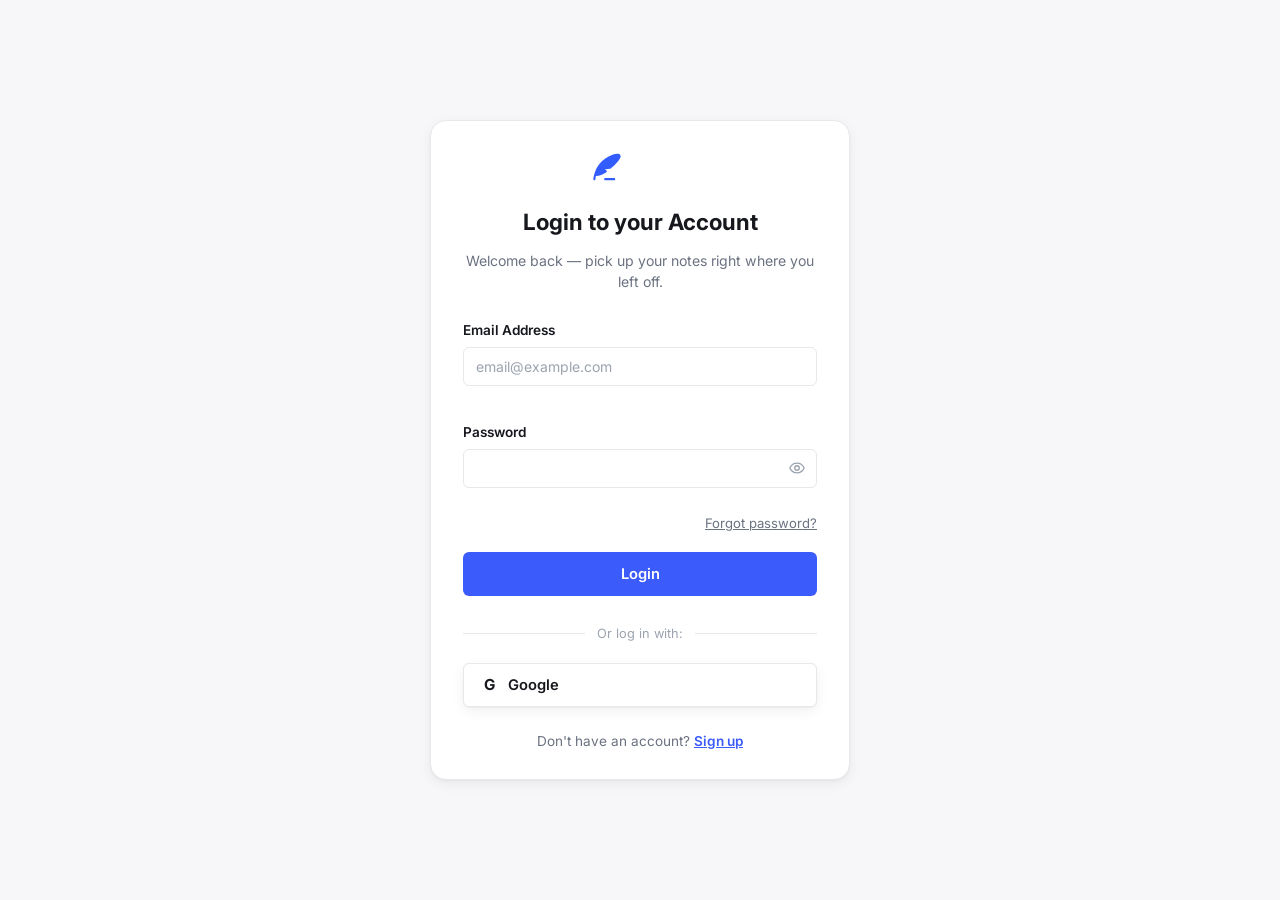
==== index.html @ e533741c "feat: adding Bullet and numbered lists" ====
<!DOCTYPE html>
<html lang="en">
<head>
<meta charset="UTF-8" />
<meta name="viewport" content="width=device-width, initial-scale=1.0" />
<title>Notes</title>
<meta name="description" content="Capture, tag, and find your notes fast." />
<meta name="theme-color" content="#3B5BFB" />

<script>
  // Runs synchronously, before anything paints, so an unauthenticated visitor
  // never sees a flash of the notes UI. Duplicates storage.js's session key
  // rather than importing it because this can't wait for a module to load.
  if (!localStorage.getItem('marginalia:session')) {
    window.location.replace('login.html');
  }
</script>

<link rel="preconnect" href="https://fonts.googleapis.com">
<link rel="preconnect" href="https://fonts.gstatic.com" crossorigin>
<link href="https://fonts.googleapis.com/css2?family=Inter:wght@400;500;600;700&family=JetBrains+Mono:wght@400;500;700&display=swap" rel="stylesheet">

<link rel="stylesheet" href="styles.css" />
</head>
<body>
<a class="skip-link" href="#note-form">Skip to note editor</a>

<!-- Icon sprite (inline, no external requests) -->
<svg xmlns="http://www.w3.org/2000/svg" style="display:none">
  <symbol id="icon-home" viewBox="0 0 24 24" fill="none" stroke="currentColor" stroke-width="1.8" stroke-linecap="round" stroke-linejoin="round">
    <path d="M4 10.5 12 4l8 6.5" /><path d="M6 9.5V19a1 1 0 0 0 1 1h10a1 1 0 0 0 1-1V9.5" /><path d="M10 20v-5a1 1 0 0 1 1-1h2a1 1 0 0 1 1 1v5" />
  </symbol>
  <symbol id="icon-archive" viewBox="0 0 24 24" fill="none" stroke="currentColor" stroke-width="1.8" stroke-linecap="round" stroke-linejoin="round">
    <rect x="4" y="4.5" width="16" height="15" rx="2.5" /><path d="M12 9v6" /><path d="m9 12 3 3 3-3" />
  </symbol>
  <symbol id="icon-tag" viewBox="0 0 24 24" fill="none" stroke="currentColor" stroke-width="1.8" stroke-linecap="round" stroke-linejoin="round">
    <path d="M11.5 3.5H6A2.5 2.5 0 0 0 3.5 6v5.5a1 1 0 0 0 .3.7l8 8a1 1 0 0 0 1.4 0l7.6-7.6a1 1 0 0 0 0-1.4l-8-8a1 1 0 0 0-.7-.3Z" />
    <circle cx="8" cy="8" r="1.4" fill="currentColor" stroke="none" />
  </symbol>
  <symbol id="icon-search" viewBox="0 0 24 24" fill="none" stroke="currentColor" stroke-width="1.8" stroke-linecap="round" stroke-linejoin="round">
    <circle cx="10.5" cy="10.5" r="6.5" /><path d="m20 20-4.3-4.3" />
  </symbol>
  <symbol id="icon-settings" viewBox="0 0 24 24" fill="none" stroke="currentColor" stroke-width="1.6" stroke-linecap="round" stroke-linejoin="round">
    <path d="M12 3 14.91 4.98 18.36 5.64 19.02 9.09 21 12 19.02 14.91 18.36 18.36 14.91 19.02 12 21 9.09 19.02 5.64 18.36 4.98 14.91 3 12 4.98 9.09 5.64 5.64 9.09 4.98Z" />
    <circle cx="12" cy="12" r="3" />
  </symbol>
  <symbol id="icon-clock" viewBox="0 0 24 24" fill="none" stroke="currentColor" stroke-width="1.8" stroke-linecap="round" stroke-linejoin="round">
    <circle cx="12" cy="12" r="8.5" /><path d="M12 7.5V12l3 2" />
  </symbol>
  <symbol id="icon-chevron-right" viewBox="0 0 24 24" fill="none" stroke="currentColor" stroke-width="1.8" stroke-linecap="round" stroke-linejoin="round">
    <path d="m9 6 6 6-6 6" />
  </symbol>
  <symbol id="icon-trash" viewBox="0 0 24 24" fill="none" stroke="currentColor" stroke-width="1.8" stroke-linecap="round" stroke-linejoin="round">
    <path d="M4 7h16" /><path d="M9.5 7V5a1.5 1.5 0 0 1 1.5-1.5h2A1.5 1.5 0 0 1 14.5 5v2" />
    <path d="M6.5 7 7.3 19a2 2 0 0 0 2 1.9h5.4a2 2 0 0 0 2-1.9L17.5 7" /><path d="M10.3 11v6" /><path d="M13.7 11v6" />
  </symbol>
  <symbol id="icon-close" viewBox="0 0 24 24" fill="none" stroke="currentColor" stroke-width="1.8" stroke-linecap="round" stroke-linejoin="round">
    <path d="M6 6l12 12M18 6 6 18" />
  </symbol>
  <symbol id="icon-pin" viewBox="0 0 24 24" fill="none" stroke="currentColor" stroke-width="1.8" stroke-linecap="round" stroke-linejoin="round">
    <path d="M12 21s-6.5-5.6-6.5-11A6.5 6.5 0 0 1 18.5 10c0 5.4-6.5 11-6.5 11Z" /><circle cx="12" cy="10" r="2.2" />
  </symbol>
  <symbol id="icon-sun" viewBox="0 0 24 24" fill="none" stroke="currentColor" stroke-width="1.8" stroke-linecap="round" stroke-linejoin="round">
    <circle cx="12" cy="12" r="4.2" />
    <path d="M12 2.8v2.4M12 18.8v2.4M21.2 12h-2.4M5.2 12H2.8M18.1 5.9l-1.7 1.7M7.6 16.4l-1.7 1.7M18.1 18.1l-1.7-1.7M7.6 7.6 5.9 5.9" />
  </symbol>
  <symbol id="icon-moon" viewBox="0 0 24 24" fill="none" stroke="currentColor" stroke-width="1.8" stroke-linecap="round" stroke-linejoin="round">
    <path d="M20 14.2A8.2 8.2 0 1 1 9.8 4a6.6 6.6 0 0 0 10.2 10.2Z" />
  </symbol>
  <symbol id="icon-lock" viewBox="0 0 24 24" fill="none" stroke="currentColor" stroke-width="1.8" stroke-linecap="round" stroke-linejoin="round">
    <rect x="5" y="11" width="14" height="9" rx="2" /><path d="M8 11V7.5a4 4 0 0 1 8 0V11" />
  </symbol>
  <symbol id="icon-logout" viewBox="0 0 24 24" fill="none" stroke="currentColor" stroke-width="1.8" stroke-linecap="round" stroke-linejoin="round">
    <path d="M9 4H6a2 2 0 0 0-2 2v12a2 2 0 0 0 2 2h3" /><path d="M16 16l4-4-4-4" /><path d="M20 12H9" />
  </symbol>
  <symbol id="icon-check" viewBox="0 0 24 24" fill="none" stroke="currentColor" stroke-width="2" stroke-linecap="round" stroke-linejoin="round">
    <path d="M5 12.5 9.5 17 19 6.5" />
  </symbol>
  <symbol id="icon-info-circle" viewBox="0 0 24 24" fill="none" stroke="currentColor" stroke-width="1.6" stroke-linecap="round" stroke-linejoin="round">
    <circle cx="12" cy="12" r="9" /><path d="M12 11v5.5" /><circle cx="12" cy="8" r="0.9" fill="currentColor" stroke="none" />
  </symbol>
  <symbol id="icon-chevron-left" viewBox="0 0 24 24" fill="none" stroke="currentColor" stroke-width="1.8" stroke-linecap="round" stroke-linejoin="round">
    <path d="m15 6-6 6 6 6" />
  </symbol>
  <symbol id="icon-plus" viewBox="0 0 24 24" fill="none" stroke="currentColor" stroke-width="2" stroke-linecap="round" stroke-linejoin="round">
    <path d="M12 5v14M5 12h14" />
  </symbol>
  <symbol id="icon-download" viewBox="0 0 24 24" fill="none" stroke="currentColor" stroke-width="1.8" stroke-linecap="round" stroke-linejoin="round">
    <path d="M12 3.5v11" /><path d="m7.5 10.5 4.5 4.5 4.5-4.5" /><path d="M4.5 18.5v1a2 2 0 0 0 2 2h11a2 2 0 0 0 2-2v-1" />
  </symbol>
  <symbol id="icon-upload" viewBox="0 0 24 24" fill="none" stroke="currentColor" stroke-width="1.8" stroke-linecap="round" stroke-linejoin="round">
    <path d="M12 14.5v-11" /><path d="m7.5 7 4.5-4.5L16.5 7" /><path d="M4.5 18.5v1a2 2 0 0 0 2 2h11a2 2 0 0 0 2-2v-1" />
  </symbol>
  <symbol id="icon-folder" viewBox="0 0 24 24" fill="none" stroke="currentColor" stroke-width="1.8" stroke-linecap="round" stroke-linejoin="round">
    <path d="M4 6.5A1.5 1.5 0 0 1 5.5 5h3.879a1.5 1.5 0 0 1 1.06.44L11.5 6.5H18.5A1.5 1.5 0 0 1 20 8v9.5A1.5 1.5 0 0 1 18.5 19h-13A1.5 1.5 0 0 1 4 17.5v-11Z" />
  </symbol>
  <symbol id="icon-list-bullet" viewBox="0 0 24 24" fill="none" stroke="currentColor" stroke-width="1.8" stroke-linecap="round" stroke-linejoin="round">
    <circle cx="4.5" cy="6" r="1" fill="currentColor" stroke="none" /><path d="M9 6h11" />
    <circle cx="4.5" cy="12" r="1" fill="currentColor" stroke="none" /><path d="M9 12h11" />
    <circle cx="4.5" cy="18" r="1" fill="currentColor" stroke="none" /><path d="M9 18h11" />
  </symbol>
  <symbol id="icon-list-numbered" viewBox="0 0 24 24" fill="none" stroke="currentColor" stroke-width="1.8" stroke-linecap="round" stroke-linejoin="round">
    <path d="M9 6h11" /><path d="M9 12h11" /><path d="M9 18h11" />
    <text x="1.5" y="8" font-size="6" fill="currentColor" stroke="none" font-family="sans-serif">1</text>
    <text x="1.5" y="14" font-size="6" fill="currentColor" stroke="none" font-family="sans-serif">2</text>
    <text x="1.5" y="20" font-size="6" fill="currentColor" stroke="none" font-family="sans-serif">3</text>
  </symbol>
</svg>

<div class="app" id="app">

  <aside id="sidebar" class="sidebar scroll-clean">
    <div class="brand">
      <svg class="brand-logo" width="95" height="28" viewBox="0 0 95 28" fill="none" xmlns="http://www.w3.org/2000/svg" role="img" aria-label="Notes">
        <g clip-path="url(#clip0_2359_17916)">
          <g clip-path="url(#clip1_2359_17916)">
            <path fill-rule="evenodd" clip-rule="evenodd" d="M27.3995 2.15804C26.3677 0.192436 22.9741 0.809836 20.0411 1.59524C7.29129 6.29364 2.78049 15.8417 1.19569 21.5299C1.11729 21.6727 1.06969 21.8365 1.06549 22.0115C0.438289 24.4251 0.352889 26.0337 0.351489 26.0869C0.327689 26.6651 0.777089 27.1537 1.35529 27.1775C1.37069 27.1789 1.38609 27.1789 1.40149 27.1789C1.96009 27.1789 2.42489 26.7379 2.45009 26.1737C2.45709 26.0029 2.52149 24.8283 2.91769 23.0727C6.42889 22.9243 9.96389 21.6167 13.4359 19.1751C13.7075 18.9847 13.8727 18.6767 13.8825 18.3463C13.8923 18.0145 13.7439 17.6981 13.4849 17.4937L11.8833 16.2253L17.1389 15.7101C17.3531 15.6891 17.5547 15.6037 17.7185 15.4637C17.8319 15.3685 20.5073 13.0781 23.0525 10.4082C26.9235 6.34824 28.2633 3.80444 27.3995 2.15804Z" fill="#335CFF" />
            <path fill-rule="evenodd" clip-rule="evenodd" d="M21.1783 25.0798H12.2043C11.6247 25.0798 11.1543 25.5502 11.1543 26.1298C11.1543 26.7094 11.6247 27.1798 12.2043 27.1798H21.1783C21.7579 27.1798 22.2283 26.7094 22.2283 26.1298C22.2283 25.5502 21.7579 25.0798 21.1783 25.0798Z" fill="#335CFF" />
          </g>
          <path d="M43.336 23.615C42.7687 23.615 42.3623 23.4923 42.117 23.247C41.8717 22.9863 41.749 22.5033 41.749 21.798C41.749 21.3227 41.795 20.7477 41.887 20.073C41.979 19.3983 42.14 18.3787 42.37 17.014C42.4007 16.83 42.5233 16.0863 42.738 14.783C42.9527 13.4643 43.1443 12.0843 43.313 10.643C43.4663 9.41633 43.543 8.49633 43.543 7.883C43.543 7.193 43.29 6.848 42.784 6.848C42.4007 6.848 41.9177 7.055 41.335 7.469C40.7677 7.86767 40.1543 8.51167 39.495 9.401C39.2803 9.69233 39.0427 9.838 38.782 9.838C38.5673 9.838 38.3757 9.73833 38.207 9.539C38.0537 9.32433 37.977 9.08667 37.977 8.826C37.977 8.56533 38.023 8.32 38.115 8.09C38.207 7.84467 38.3757 7.55333 38.621 7.216C39.3723 6.18867 40.208 5.399 41.128 4.847C42.048 4.27967 43.014 3.996 44.026 3.996C44.8693 3.996 45.498 4.25667 45.912 4.778C46.3413 5.29933 46.556 6.05833 46.556 7.055C46.556 7.94433 46.4333 9.23233 46.188 10.919C46.9547 8.64967 47.9283 6.93233 49.109 5.767C50.2897 4.58633 51.6773 3.996 53.272 3.996C54.5293 3.996 55.4723 4.35633 56.101 5.077C56.745 5.78233 57.067 6.733 57.067 7.929C57.067 8.60367 56.9673 9.424 56.768 10.39L55.365 16.968C55.2117 17.7347 55.135 18.394 55.135 18.946C55.135 19.59 55.2807 20.073 55.572 20.395C55.8787 20.717 56.3003 20.878 56.837 20.878C57.343 20.878 57.8337 20.7093 58.309 20.372C58.7997 20.0347 59.3747 19.475 60.034 18.693C60.218 18.4783 60.425 18.371 60.655 18.371C60.8543 18.371 61.0077 18.463 61.115 18.647C61.2377 18.831 61.299 19.084 61.299 19.406C61.299 20.004 61.1533 20.4793 60.862 20.832C60.0647 21.798 59.275 22.5033 58.493 22.948C57.711 23.3927 56.8907 23.615 56.032 23.615C54.7287 23.615 53.709 23.2317 52.973 22.465C52.237 21.683 51.869 20.6403 51.869 19.337C51.869 18.831 51.9073 18.279 51.984 17.681C52.076 17.083 52.2217 16.324 52.421 15.404L53.341 11.195C53.3717 11.057 53.4253 10.8117 53.502 10.459C53.5787 10.1063 53.64 9.77667 53.686 9.47C53.732 9.148 53.755 8.83367 53.755 8.527C53.755 8.03633 53.617 7.64533 53.341 7.354C53.065 7.06267 52.674 6.917 52.168 6.917C51.248 6.917 50.328 7.40767 49.408 8.389C48.488 9.37033 47.637 10.9573 46.855 13.15C46.073 15.3273 45.4597 18.118 45.015 21.522C44.9077 22.304 44.7467 22.8483 44.532 23.155C44.3327 23.4617 43.934 23.615 43.336 23.615ZM70.7012 16.439C70.9005 16.439 71.0538 16.5387 71.1611 16.738C71.2685 16.9373 71.3222 17.1903 71.3222 17.497C71.3222 18.233 71.0998 18.67 70.6552 18.808C69.7352 19.13 68.7231 19.314 67.6191 19.36C67.3278 20.648 66.7528 21.683 65.8941 22.465C65.0355 23.2317 64.0618 23.615 62.9731 23.615C62.0531 23.615 61.2635 23.3927 60.6041 22.948C59.9601 22.5033 59.4695 21.913 59.1321 21.177C58.7948 20.441 58.6261 19.6437 58.6261 18.785C58.6261 17.6197 58.8485 16.5847 59.2931 15.68C59.7378 14.76 60.3511 14.047 61.1331 13.541C61.9151 13.0197 62.7815 12.759 63.7321 12.759C64.8975 12.759 65.8328 13.1653 66.5381 13.978C67.2588 14.7753 67.6805 15.7643 67.8031 16.945C68.5238 16.899 69.3825 16.7457 70.3792 16.485C70.5018 16.4543 70.6092 16.439 70.7012 16.439ZM63.1571 21.177C63.6478 21.177 64.0695 20.9777 64.4221 20.579C64.7901 20.1803 65.0355 19.6053 65.1581 18.854C64.6828 18.532 64.3148 18.1103 64.0541 17.589C63.8088 17.0677 63.6861 16.5157 63.6861 15.933C63.6861 15.6877 63.7091 15.4423 63.7551 15.197H63.6401C63.0268 15.197 62.5131 15.496 62.0991 16.094C61.7005 16.6767 61.5011 17.5047 61.5011 18.578C61.5011 19.4213 61.6621 20.0653 61.9841 20.51C62.3215 20.9547 62.7125 21.177 63.1571 21.177ZM79.7301 18.371C79.9294 18.371 80.0828 18.463 80.1901 18.647C80.3128 18.831 80.3741 19.084 80.3741 19.406C80.3741 20.0193 80.2284 20.4947 79.9371 20.832C79.2778 21.6447 78.5571 22.3117 77.7751 22.833C76.9931 23.3543 76.0961 23.615 75.0841 23.615C71.9561 23.615 70.3921 21.4147 70.3921 17.014C70.3921 16.3393 70.4151 15.657 70.4611 14.967H69.5641C69.1041 14.967 68.7898 14.8827 68.6211 14.714C68.4678 14.5453 68.3911 14.277 68.3911 13.909C68.3911 13.0503 68.7361 12.621 69.4261 12.621H70.7371C70.9978 10.9343 71.3964 9.39333 71.9331 7.998C72.4698 6.60267 73.1138 5.491 73.8651 4.663C74.6318 3.835 75.4521 3.421 76.3261 3.421C76.9701 3.421 77.4761 3.70467 77.8441 4.272C78.2121 4.83933 78.3961 5.55233 78.3961 6.411C78.3961 8.78767 77.3994 10.8577 75.4061 12.621H77.9821C78.2274 12.621 78.4038 12.6747 78.5111 12.782C78.6184 12.8893 78.6721 13.0887 78.6721 13.38C78.6721 14.438 77.8058 14.967 76.0731 14.967H73.2671C73.2364 15.7337 73.2211 16.3317 73.2211 16.761C73.2211 18.3557 73.4051 19.475 73.7731 20.119C74.1564 20.763 74.7544 21.085 75.5671 21.085C76.2264 21.085 76.8091 20.8857 77.3151 20.487C77.8211 20.0883 78.4191 19.4903 79.1091 18.693C79.2931 18.4783 79.5001 18.371 79.7301 18.371ZM75.7051 5.629C75.4751 5.629 75.2144 5.92033 74.9231 6.503C74.6471 7.07033 74.3788 7.86767 74.1181 8.895C73.8728 9.907 73.6658 11.034 73.4971 12.276C74.4018 11.494 75.0764 10.62 75.5211 9.654C75.9811 8.67267 76.2111 7.78333 76.2111 6.986C76.2111 6.08133 76.0424 5.629 75.7051 5.629ZM88.2994 18.371C88.4987 18.371 88.652 18.463 88.7594 18.647C88.882 18.831 88.9434 19.084 88.9434 19.406C88.9434 20.0193 88.7977 20.4947 88.5064 20.832C87.939 21.522 87.134 22.1583 86.0914 22.741C85.064 23.3237 83.96 23.615 82.7794 23.615C81.1694 23.615 79.9197 23.178 79.0304 22.304C78.141 21.43 77.6964 20.234 77.6964 18.716C77.6964 17.658 77.9187 16.6767 78.3634 15.772C78.808 14.852 79.4214 14.1237 80.2034 13.587C81.0007 13.0503 81.8977 12.782 82.8944 12.782C83.7837 12.782 84.4967 13.0503 85.0334 13.587C85.57 14.1083 85.8384 14.8213 85.8384 15.726C85.8384 16.784 85.455 17.6963 84.6884 18.463C83.937 19.2143 82.6567 19.8123 80.8474 20.257C81.2307 20.9623 81.959 21.315 83.0324 21.315C83.7224 21.315 84.5044 21.0773 85.3784 20.602C86.2677 20.1113 87.0344 19.475 87.6784 18.693C87.8624 18.4783 88.0694 18.371 88.2994 18.371ZM82.5034 15.036C81.936 15.036 81.453 15.3657 81.0544 16.025C80.671 16.6843 80.4794 17.4817 80.4794 18.417V18.463C81.384 18.2483 82.097 17.9263 82.6184 17.497C83.1397 17.0677 83.4004 16.5693 83.4004 16.002C83.4004 15.7107 83.316 15.4807 83.1474 15.312C82.994 15.128 82.7794 15.036 82.5034 15.036ZM90.8887 24.121C90.0913 24.121 89.478 23.937 89.0487 23.569C88.6347 23.201 88.4277 22.787 88.4277 22.327C88.4277 21.9283 88.5733 21.5833 88.8647 21.292C89.156 21.0007 89.5853 20.855 90.1527 20.855C90.352 20.855 90.582 20.878 90.8427 20.924C91.1187 20.9547 91.3257 20.9777 91.4637 20.993C91.4483 20.5943 91.3563 20.2187 91.1877 19.866C91.0343 19.5133 90.835 19.176 90.5897 18.854C90.3443 18.5167 90.1143 18.2253 89.8997 17.98C89.4243 18.8847 88.949 19.636 88.4737 20.234C88.0137 20.832 87.5077 21.3993 86.9557 21.936C86.6797 22.212 86.3883 22.35 86.0817 22.35C85.8363 22.35 85.637 22.2657 85.4837 22.097C85.3303 21.913 85.2537 21.6907 85.2537 21.43C85.2537 21.1233 85.361 20.8397 85.5757 20.579L85.8747 20.211C86.718 19.1683 87.3543 18.3097 87.7837 17.635C88.0597 17.1903 88.3357 16.6613 88.6117 16.048C88.903 15.4347 89.2787 14.599 89.7387 13.541C90.03 12.8663 90.6357 12.529 91.5557 12.529C91.985 12.529 92.284 12.5673 92.4527 12.644C92.6213 12.7207 92.7057 12.8433 92.7057 13.012C92.7057 13.104 92.675 13.2497 92.6137 13.449C92.5523 13.6483 92.468 13.8477 92.3607 14.047C92.0847 14.599 91.9467 15.0667 91.9467 15.45C91.9467 15.68 92.0233 15.933 92.1767 16.209C92.3453 16.485 92.5983 16.83 92.9357 17.244C93.4263 17.888 93.7943 18.44 94.0397 18.9C94.3003 19.3447 94.4307 19.8353 94.4307 20.372C94.4307 21.016 94.2773 21.6293 93.9707 22.212C93.6793 22.7793 93.2653 23.2393 92.7287 23.592C92.192 23.9447 91.5787 24.121 90.8887 24.121Z" fill="currentColor" />
        </g>
        <defs>
          <clipPath id="clip0_2359_17916">
            <rect width="95" height="28" fill="white" />
          </clipPath>
          <clipPath id="clip1_2359_17916">
            <rect width="28" height="28" fill="white" />
          </clipPath>
        </defs>
      </svg>
    </div>

    <nav aria-label="Note filters" class="sidebar-nav">
      <ul class="filter-list">
        <li>
          <button type="button" class="filter-btn is-active" data-filter="all">
            <svg class="nav-icon" aria-hidden="true"><use href="#icon-home" /></svg>
            <span>All Notes</span>
            <svg class="chevron" aria-hidden="true"><use href="#icon-chevron-right" /></svg>
          </button>
        </li>

        <li>
          <button type="button" class="filter-btn" data-filter="archived">
            <svg class="nav-icon" aria-hidden="true"><use href="#icon-archive" /></svg>
            <span>Archived Notes</span>
          </button>
        </li>

        <li>
          <button type="button" class="filter-btn" id="export-notes-btn">
            <svg class="nav-icon" aria-hidden="true"><use href="#icon-download" /></svg>
            <span>Export All Notes</span>
          </button>
        </li>

        <li>
          <button type="button" class="filter-btn" id="import-notes-btn">
            <svg class="nav-icon" aria-hidden="true"><use href="#icon-upload" /></svg>
            <span>Import Notes</span>
          </button>
          <input type="file" id="import-notes-input" accept="application/json,.json" hidden />
        </li>
      </ul>


      <h2 class="sidebar-heading">Folders</h2>
      <ul class="tag-list" id="folder-list" aria-label="Filter by folder">
        <!-- folders injected here -->
      </ul>

      <h2 class="sidebar-heading">Tags</h2>
      <ul class="tag-list" id="tag-list" aria-label="Filter by tag">
        <!-- tags injected here -->
      </ul>
    </nav>

    <div class="sidebar-footer">
      <!-- <p class="hint">Draft notes are saved automatically as you type, and restored if you close the tab. Drag a note onto "Archived Notes" to file it.</p> -->
    </div>
  </aside>

  <div class="content">
    <header class="content-header">
      <h1 id="view-title">All Notes</h1>
      <div class="list-toolbar">
        <form class="search-box" role="search" id="search-form">
          <svg class="search-icon" aria-hidden="true"><use href="#icon-search" /></svg>
          <label class="visually-hidden" for="search-input">Search notes</label>
          <input type="search" id="search-input" name="search" placeholder="Search by title, content, or tags…" autocomplete="off" />
        </form>
        <button type="button" id="settings-btn" class="icon-btn-square" aria-pressed="false" aria-label="Settings">
          <svg aria-hidden="true"><use href="#icon-settings" /></svg>
        </button>
      </div>
    </header>

    <div class="feedback" id="feedback" role="status" aria-live="polite"></div>

    <div class="storage-warning" id="storage-warning" role="alert" hidden>
      <strong>Notes can't be saved right now.</strong>
      Your browser is blocking local storage for this page — this usually happens when the file is opened directly
      (double-clicked) instead of served from a local web server. Serve this folder over
      <code>http://localhost</code> (e.g. the VS Code "Live Server" extension, or <code>npx serve</code>) and reload.
    </div>

    <div class="content-body">
      <section class="list-panel scroll-clean" aria-label="Notes list">
        <button type="button" id="new-note-btn" class="btn btn-primary btn-block">+ Create New Note</button>

        <p class="view-subtitle" id="view-subtitle"></p>

        <ul class="notes-list" id="notes-list" aria-label="Notes"></ul>

        <div class="empty-state" id="empty-state" hidden>
          <p class="empty-title">Nothing here yet</p>
          <p class="empty-body" id="empty-body">Write your first note — it takes less time than finding a pen.</p>
        </div>
      </section>

      <main id="detail-panel" class="detail-panel scroll-clean">
        <div class="mobile-detail-toolbar" id="mobile-detail-toolbar">
          <button type="button" class="mobile-back-btn" id="mobile-detail-back-btn">
            <svg aria-hidden="true"><use href="#icon-chevron-left" /></svg> Go Back
          </button>
          <div class="mobile-detail-toolbar-actions">
            <span class="mobile-detail-toolbar-icons" id="mobile-detail-toolbar-icons" hidden>
              <button type="button" class="icon-btn-ghost" id="mobile-delete-btn" aria-label="Delete note">
                <svg aria-hidden="true"><use href="#icon-trash" /></svg>
              </button>
              <button type="button" class="icon-btn-ghost" id="mobile-archive-btn" aria-label="Archive note">
                <svg aria-hidden="true"><use href="#icon-archive" /></svg>
              </button>
            </span>
            <button type="button" class="mobile-text-btn" id="mobile-cancel-btn">Cancel</button>
            <button type="button" class="mobile-text-btn mobile-text-btn-primary" id="mobile-save-btn">Save Note</button>
          </div>
        </div>

        <form id="note-form" novalidate hidden>
      <input type="hidden" id="note-id" name="id" />

      <div class="field">
        <input type="text" id="note-title" class="detail-title-input" name="title" placeholder="Note title" required minlength="3" maxlength="120" aria-label="Title" aria-describedby="title-error" />
        <p class="field-error" id="title-error" role="alert"></p>
      </div>

      <div class="detail-meta">
        <div class="meta-row">
          <svg class="meta-icon" aria-hidden="true"><use href="#icon-tag" /></svg>
          <span class="meta-label">Tags</span>
          <input type="text" id="note-tags" name="tags" placeholder="Dev, React (comma-separated)" aria-describedby="tags-hint" />
        </div>
        <div class="meta-row">
          <svg class="meta-icon" aria-hidden="true"><use href="#icon-folder" /></svg>
          <span class="meta-label">Folder</span>
          <select id="note-folder" name="folder"></select>
        </div>
        <div class="meta-row" id="last-edited-row">
          <svg class="meta-icon" aria-hidden="true"><use href="#icon-clock" /></svg>
          <span class="meta-label">Last edited</span>
          <span id="note-last-edited"></span>
        </div>
      </div>
      <p class="field-hint visually-hidden" id="tags-hint">Separate tags with commas.</p>

      <hr class="detail-divider" />

      <div class="field field-content">
        <label class="visually-hidden" for="note-content">Content</label>
        <div class="format-toolbar" id="format-toolbar" role="toolbar" aria-label="Text formatting" aria-controls="note-content">
          <button type="button" class="format-btn" data-command="bold" aria-label="Bold" aria-pressed="false"><strong>B</strong></button>
          <button type="button" class="format-btn" data-command="italic" aria-label="Italic" aria-pressed="false"><em>I</em></button>
          <button type="button" class="format-btn" data-command="underline" aria-label="Underline" aria-pressed="false"><u>U</u></button>
          <span class="format-toolbar-divider" aria-hidden="true"></span>
          <button type="button" class="format-btn" data-command="insertUnorderedList" aria-label="Bulleted list" aria-pressed="false">
            <svg aria-hidden="true"><use href="#icon-list-bullet" /></svg>
          </button>
          <button type="button" class="format-btn" data-command="insertOrderedList" aria-label="Numbered list" aria-pressed="false">
            <svg aria-hidden="true"><use href="#icon-list-numbered" /></svg>
          </button>
        </div>
        <div id="note-content" class="rich-content" contenteditable="true" role="textbox" aria-multiline="true" aria-label="Content" data-placeholder="Write something worth remembering…"></div>
      </div>

      <div class="field location-field">
        <button type="button" class="btn-link" id="add-location-btn">
          <svg aria-hidden="true"><use href="#icon-pin" /></svg> Add my location
        </button>
        <span class="location-display" id="location-display" aria-live="polite"></span>
      </div>

      <div class="detail-actions">
        <div class="detail-actions-buttons">
          <button type="submit" class="btn btn-primary" id="save-btn">Save Note</button>
          <button type="button" class="btn btn-ghost" id="cancel-btn">Cancel</button>
        </div>
      </div>
    </form>

        <div class="empty-detail" id="empty-detail">
          <p class="empty-title">Select a note</p>
          <p class="empty-body">Choose a note from the list, or create a new one to get started.</p>
        </div>
      </main>

      <aside class="actions-panel" id="actions-panel" hidden>
        <button type="button" class="btn btn-outline" id="archive-note-btn">
          <svg aria-hidden="true"><use href="#icon-archive" /></svg> <span id="archive-note-label">Archive Note</span>
        </button>
        <button type="button" class="btn btn-outline btn-outline-danger" id="delete-note-btn">
          <svg aria-hidden="true"><use href="#icon-trash" /></svg> Delete Note
        </button>
      </aside>

      <div class="settings-view" id="settings-view" hidden>
        <nav class="settings-subnav scroll-clean" aria-label="Settings sections">
          <button type="button" class="settings-row" id="settings-section-theme-btn" data-section="theme">
            <svg class="settings-row-icon" aria-hidden="true"><use href="#icon-sun" /></svg>
            <span class="settings-row-label">Color Theme</span>
            <svg class="chevron" aria-hidden="true"><use href="#icon-chevron-right" /></svg>
          </button>
          <button type="button" class="settings-row" id="settings-section-font-btn" data-section="font">
            <span class="settings-row-icon settings-row-icon-text" aria-hidden="true">Aa</span>
            <span class="settings-row-label">Font Theme</span>
            <svg class="chevron" aria-hidden="true"><use href="#icon-chevron-right" /></svg>
          </button>
          <hr class="settings-divider" />
          <button type="button" class="settings-row" id="change-password-btn">
            <svg class="settings-row-icon" aria-hidden="true"><use href="#icon-lock" /></svg>
            <span class="settings-row-label">Change Password</span>
          </button>
          <button type="button" class="settings-row" id="logout-btn">
            <svg class="settings-row-icon" aria-hidden="true"><use href="#icon-logout" /></svg>
            <span class="settings-row-label">Logout</span>
          </button>
        </nav>

        <div class="settings-detail scroll-clean">
          <button type="button" class="settings-back-btn" id="settings-back-btn">
            <svg aria-hidden="true"><use href="#icon-chevron-left" /></svg> Settings
          </button>

          <section class="settings-detail-section" id="settings-detail-theme">
            <h2>Color Theme</h2>
            <p class="settings-detail-subtitle">Choose your color theme:</p>
            <div class="theme-options" id="theme-options" role="radiogroup" aria-label="Color theme">
              <button type="button" class="theme-option" data-value="light" role="radio" aria-checked="false">
                <span class="theme-option-icon"><svg aria-hidden="true"><use href="#icon-sun" /></svg></span>
                <span class="theme-option-copy">
                  <span class="theme-option-title">Light Mode</span>
                  <span class="theme-option-desc">Pick a clean and classic light theme</span>
                </span>
                <span class="theme-option-radio" aria-hidden="true"></span>
              </button>
              <button type="button" class="theme-option" data-value="dark" role="radio" aria-checked="false">
                <span class="theme-option-icon"><svg aria-hidden="true"><use href="#icon-moon" /></svg></span>
                <span class="theme-option-copy">
                  <span class="theme-option-title">Dark Mode</span>
                  <span class="theme-option-desc">Select a sleek and modern dark theme</span>
                </span>
                <span class="theme-option-radio" aria-hidden="true"></span>
              </button>
            </div>
            <button type="button" class="btn btn-primary" id="apply-theme-btn" disabled>Apply Changes</button>
          </section>

          <section class="settings-detail-section" id="settings-detail-font" hidden>
            <h2>Font Theme</h2>
            <p class="settings-detail-subtitle">Choose your font theme:</p>
            <div class="theme-options" id="font-options" role="radiogroup" aria-label="Font theme">
              <button type="button" class="theme-option" data-value="sans" role="radio" aria-checked="false">
                <span class="theme-option-icon font-sample-sans" aria-hidden="true">Aa</span>
                <span class="theme-option-copy">
                  <span class="theme-option-title">Sans</span>
                  <span class="theme-option-desc">Clean and modern sans-serif</span>
                </span>
                <span class="theme-option-radio" aria-hidden="true"></span>
              </button>
              <button type="button" class="theme-option" data-value="serif" role="radio" aria-checked="false">
                <span class="theme-option-icon font-sample-serif" aria-hidden="true">Aa</span>
                <span class="theme-option-copy">
                  <span class="theme-option-title">Serif</span>
                  <span class="theme-option-desc">Classic serif for a literary feel</span>
                </span>
                <span class="theme-option-radio" aria-hidden="true"></span>
              </button>
              <button type="button" class="theme-option" data-value="mono" role="radio" aria-checked="false">
                <span class="theme-option-icon font-sample-mono" aria-hidden="true">Aa</span>
                <span class="theme-option-copy">
                  <span class="theme-option-title">Mono</span>
                  <span class="theme-option-desc">Monospaced, code-friendly look</span>
                </span>
                <span class="theme-option-radio" aria-hidden="true"></span>
              </button>
            </div>
            <button type="button" class="btn btn-primary" id="apply-font-btn" disabled>Apply Changes</button>
          </section>
        </div>
      </div>
    </div>
  </div>

  <button type="button" class="fab-new-note" id="fab-new-note-btn" aria-label="Create new note">
    <svg aria-hidden="true"><use href="#icon-plus" /></svg>
  </button>

  <nav class="mobile-tabbar" id="mobile-tabbar" aria-label="Primary">
    <button type="button" class="tab-btn is-active" data-tab="home">
      <svg aria-hidden="true"><use href="#icon-home" /></svg>
      <span>Home</span>
    </button>
    <button type="button" class="tab-btn" data-tab="search">
      <svg aria-hidden="true"><use href="#icon-search" /></svg>
      <span>Search</span>
    </button>
    <button type="button" class="tab-btn" data-tab="archived">
      <svg aria-hidden="true"><use href="#icon-archive" /></svg>
      <span>Archived</span>
    </button>
    <button type="button" class="tab-btn" data-tab="tags">
      <svg aria-hidden="true"><use href="#icon-tag" /></svg>
      <span>Tags</span>
    </button>
    <button type="button" class="tab-btn" data-tab="settings">
      <svg aria-hidden="true"><use href="#icon-settings" /></svg>
      <span>Settings</span>
    </button>
  </nav>

  <div class="mobile-view-overlay" id="mobile-search-view" hidden>
    <header class="mobile-view-header">
      <button type="button" class="icon-btn-square" id="mobile-search-back-btn" aria-label="Back">
        <svg aria-hidden="true"><use href="#icon-chevron-left" /></svg>
      </button>
      <form class="search-box" role="search" id="mobile-search-form">
        <svg class="search-icon" aria-hidden="true"><use href="#icon-search" /></svg>
        <label class="visually-hidden" for="mobile-search-input">Search notes</label>
        <input type="search" id="mobile-search-input" placeholder="Search by title, content, or tags…" autocomplete="off" />
      </form>
    </header>
    <ul class="notes-list scroll-clean" id="mobile-search-results" aria-label="Search results"></ul>
    <div class="empty-state" id="mobile-search-empty" hidden>
      <p class="empty-title">Search your notes</p>
      <p class="empty-body" id="mobile-search-empty-body">Start typing to search by title, content, or tags.</p>
    </div>
  </div>

  <div class="mobile-view-overlay" id="mobile-tags-view" hidden>
    <header class="mobile-view-header">
      <button type="button" class="icon-btn-square" id="mobile-tags-back-btn" aria-label="Back">
        <svg aria-hidden="true"><use href="#icon-chevron-left" /></svg>
      </button>
      <h2>Tags</h2>
    </header>
    <div class="mobile-view-body scroll-clean">
      <h3 class="sidebar-heading">Folders</h3>
      <ul class="tag-list" id="mobile-folder-list" aria-label="Filter by folder"></ul>

      <h3 class="sidebar-heading">Tags</h3>
      <ul class="tag-list" id="mobile-tag-list" aria-label="Filter by tag"></ul>
    </div>
  </div>

</div>

<dialog class="confirm-modal" id="confirm-modal" aria-labelledby="confirm-title">
  <div class="confirm-body">
    <h2 id="confirm-title">Delete this note?</h2>
    <p id="confirm-body-text">This can't be undone.</p>
    <div class="modal-actions">
      <button type="button" class="btn btn-ghost" id="confirm-cancel-btn">Cancel</button>
      <button type="button" class="btn btn-danger" id="confirm-delete-btn">Delete</button>
    </div>
  </div>
</dialog>

<dialog class="confirm-modal" id="archive-modal" aria-labelledby="archive-modal-title">
  <div class="confirm-body">
    <div class="modal-icon" aria-hidden="true">
      <svg><use href="#icon-archive" /></svg>
    </div>
    <h2 id="archive-modal-title">Archive note?</h2>
    <p id="archive-modal-text">This can't be undone.</p>
    <div class="modal-actions">
      <button type="button" class="btn btn-ghost" id="archive-cancel-btn">Cancel</button>
      <button type="button" class="btn btn-primary" id="archive-confirm-btn">Archive</button>
    </div>
  </div>
</dialog>

<template id="note-item-template">
  <li class="note-item" tabindex="0">
    <h3 class="note-item-title"></h3>
    <span class="note-folder-badge"></span>
    <ul class="note-tags"></ul>
    <time class="note-item-date"></time>
  </li>
</template>

<script type="module" src="main.js"></script>
</body>
</html>
---- styles.css ----
/* ==========================================================================
   Notes — design tokens
   ========================================================================== */

:root {
  /* type */
  --font-sans: 'Inter', system-ui, sans-serif;
  --font-serif: Georgia, 'Times New Roman', serif;
  --font-mono: 'JetBrains Mono', 'Courier New', monospace;
  --font-body: var(--font-sans);

  /* light theme (default) */
  --bg: #FFFFFF;
  --bg-alt: #F7F7F9;
  --surface: #FFFFFF;
  --surface-raised: #FFFFFF;
  --ink: #16181D;
  --ink-soft: #6B7280;
  --ink-faint: #9CA3AF;
  --accent: #3B5BFB;
  --accent-ink: #2E46D9;
  --accent-2: #C98A2B;
  --danger: #DC2626;
  --border: #E7E8EC;
  --border-soft: #EFF0F3;
  --tag-bg: #EEF0F4;
  --tag-ink: #55596B;
  --focus-ring: #3B5BFB;
  --shadow: 0 1px 2px rgba(16, 24, 40, 0.04), 0 4px 14px rgba(16, 24, 40, 0.06);
  --radius-sm: 6px;
  --radius-md: 10px;
  --radius-lg: 16px;
}

[data-theme="dark"] {
  --bg: #14161B;
  --bg-alt: #1A1D23;
  --surface: #1D2027;
  --surface-raised: #23262E;
  --ink: #ECEDF1;
  --ink-soft: #A6ABB6;
  --ink-faint: #6E7480;
  --accent: #6C87FF;
  --accent-ink: #B7C3FF;
  --accent-2: #F0C168;
  --danger: #F0715A;
  --border: #2A2D35;
  --border-soft: #24272E;
  --tag-bg: #262A33;
  --tag-ink: #B7BBC6;
  --focus-ring: #6C87FF;
  --shadow: 0 1px 2px rgba(0, 0, 0, 0.3), 0 8px 20px rgba(0, 0, 0, 0.35);
}

[data-font="sans"] {
  --font-body: var(--font-sans);
}

[data-font="serif"] {
  --font-body: var(--font-serif);
}

[data-font="mono"] {
  --font-body: var(--font-mono);
}

/* ==========================================================================
   Reset & base
   ========================================================================== */

*,
*::before,
*::after {
  box-sizing: border-box;
}

html,
body {
  height: 100%;
}

[hidden] {
  display: none !important;
}

body {
  margin: 0;
  background: var(--bg-alt);
  color: var(--ink);
  font-family: var(--font-body);
  font-size: 14px;
  line-height: 1.5;
  transition: background-color .2s ease, color .2s ease;
}

h1,
h2,
h3 {
  margin: 0;
  color: var(--ink);
}

p {
  margin: 0;
}

ul {
  list-style: none;
  margin: 0;
  padding: 0;
}

button {
  font: inherit;
}

input,
textarea,
select {
  font-family: var(--font-body);
  font-size: inherit;
  color: inherit;
}

svg {
  width: 18px;
  height: 18px;
  flex-shrink: 0;
}

.visually-hidden {
  position: absolute !important;
  width: 1px;
  height: 1px;
  padding: 0;
  margin: -1px;
  overflow: hidden;
  clip: rect(0, 0, 0, 0);
  white-space: nowrap;
  border: 0;
}

.skip-link {
  position: absolute;
  left: 8px;
  top: -60px;
  background: var(--accent);
  color: #fff;
  padding: 10px 16px;
  border-radius: var(--radius-sm);
  z-index: 200;
  transition: top .15s ease;
}

.skip-link:focus {
  top: 8px;
}

:focus-visible {
  outline: 3px solid var(--focus-ring);
  outline-offset: 2px;
  border-radius: 4px;
}

/* Scroll stays functional (wheel/keyboard/touch) as a fallback for content
   that doesn't fit, but the scrollbar track itself is never shown — the
   layout above is sized to fit typical viewports without one. */
.scroll-clean {
  scrollbar-width: none;
  -ms-overflow-style: none;
}

.scroll-clean::-webkit-scrollbar {
  display: none;
}

/* ==========================================================================
   Layout shell — sidebar | list | detail | actions
   ========================================================================== */

.app {
  height: 100vh;
  display: grid;
  grid-template-columns: 248px 1fr;
  background: var(--bg);
  overflow: hidden;
}

.content {
  display: flex;
  flex-direction: column;
  height: 100vh;
  min-width: 0;
  min-height: 0;
}

.content-header {
  display: flex;
  align-items: center;
  justify-content: space-between;
  gap: 20px;
  padding: 22px 32px 18px;
  border-bottom: 1px solid var(--border);
}

.content-header h1 {
  font-size: 1.5rem;
  font-weight: 700;
}

.storage-warning {
  margin: 14px 32px 0;
  padding: 12px 16px;
  border: 1px solid var(--danger);
  border-radius: var(--radius-sm);
  background: color-mix(in srgb, var(--danger) 12%, transparent);
  color: var(--ink);
  font-size: 0.85rem;
  line-height: 1.5;
}

.storage-warning strong {
  display: block;
  margin-bottom: 2px;
}

.storage-warning code {
  background: var(--bg-alt);
  border-radius: 4px;
  padding: 1px 5px;
  font-family: var(--font-mono);
  font-size: 0.82em;
}

.content-body {
  flex: 1;
  display: grid;
  grid-template-columns: 320px 1fr 200px;
  min-height: 0;
}

/* ==========================================================================
   Sidebar
   ========================================================================== */

.sidebar {
  background: var(--bg-alt);
  border-right: 1px solid var(--border);
  padding: 16px 16px;
  display: flex;
  flex-direction: column;
  gap: 14px;
  height: 100%;
  overflow-y: auto;
}

.brand {
  display: flex;
  align-items: center;
  padding: 0 6px;
}

.brand-logo {
  width: 95px;
  height: 28px;
  color: var(--ink);
}

.sidebar-nav {
  display: flex;
  flex-direction: column;
  gap: 12px;
}

.filter-list {
  display: flex;
  flex-direction: column;
  gap: 2px;
}

.filter-btn {
  display: flex;
  align-items: center;
  gap: 10px;
  width: 100%;
  text-align: left;
  padding: 9px 10px;
  border: none;
  background: transparent;
  border-radius: var(--radius-sm);
  color: var(--ink-soft);
  cursor: pointer;
}

.filter-btn:hover {
  background: var(--border-soft);
}

.filter-btn.is-active {
  background: var(--surface);
  color: var(--ink);
  font-weight: 600;
  box-shadow: var(--shadow);
}

.filter-btn span:first-of-type,
.filter-btn>span {
  flex: 1;
}

.nav-icon {
  color: inherit;
}

.chevron {
  width: 16px;
  height: 16px;
  color: var(--ink-faint);
  flex: 0 0 auto;
}

.sidebar-heading {
  font-size: 0.72rem;
  font-weight: 600;
  text-transform: uppercase;
  letter-spacing: 0.06em;
  color: var(--ink-faint);
  margin: 2px 0 4px;
  padding: 0 10px;
}

.tag-list {
  display: flex;
  flex-direction: column;
  gap: 1px;
}

.tag-chip {
  display: flex;
  align-items: center;
  gap: 10px;
  width: 100%;
  padding: 5px 10px;
  border: none;
  background: transparent;
  border-radius: var(--radius-sm);
  color: var(--ink-soft);
  cursor: pointer;
  text-align: left;
}

.tag-chip:hover {
  background: var(--border-soft);
}

.tag-chip.is-active {
  background: var(--surface);
  color: var(--ink);
  font-weight: 600;
}

.tag-chip svg {
  color: var(--ink-faint);
}

.tag-name {
  flex: 1;
  overflow: hidden;
  text-overflow: ellipsis;
  white-space: nowrap;
  text-transform: capitalize;
}

.sidebar-footer {
  margin-top: auto;
}

.hint {
  font-size: 0.78rem;
  color: var(--ink-faint);
  line-height: 1.5;
}

/* ==========================================================================
   Buttons
   ========================================================================== */

.btn {
  display: inline-flex;
  align-items: center;
  justify-content: center;
  gap: 8px;
  border: 1px solid transparent;
  border-radius: var(--radius-sm);
  padding: 10px 16px;
  cursor: pointer;
  font-weight: 600;
  font-size: 0.92rem;
  transition: transform .12s ease, box-shadow .12s ease, background-color .12s ease;
}

.btn:active {
  transform: translateY(1px);
}

.btn-primary {
  background: var(--accent);
  color: #fff;
}

.btn-primary:hover {
  background: var(--accent-ink);
}

.btn-primary:disabled {
  background: var(--border);
  color: var(--ink-faint);
  cursor: not-allowed;
}

.btn-block {
  display: flex;
  width: 100%;
}

.btn-ghost {
  background: var(--bg-alt);
  border-color: var(--border);
  color: var(--ink);
}

.btn-ghost:hover {
  background: var(--border-soft);
}

.btn-outline {
  background: var(--surface);
  border-color: var(--border);
  color: var(--ink);
  width: 100%;
  justify-content: flex-start;
  box-shadow: var(--shadow);
}

.btn-outline:hover {
  background: var(--bg-alt);
}

.btn-outline-danger {
  color: var(--danger);
}

.btn-outline-danger svg {
  color: var(--danger);
}

.btn-danger {
  background: var(--danger);
  color: #fff;
}

.btn-link {
  display: inline-flex;
  align-items: center;
  gap: 6px;
  background: none;
  border: none;
  color: var(--ink-soft);
  cursor: pointer;
  padding: 4px 0;
  font-size: 0.85rem;
}

.btn-link:hover {
  color: var(--accent);
}

/* ==========================================================================
   List panel (middle column)
   ========================================================================== */

.list-panel {
  border-right: 1px solid var(--border);
  padding: 16px 20px;
  display: flex;
  flex-direction: column;
  gap: 6px;
  min-height: 0;
  overflow-y: auto;
}

.list-toolbar {
  display: flex;
  align-items: center;
  gap: 10px;
  position: relative;
}

.search-box {
  display: flex;
  align-items: center;
  gap: 8px;
  border: 1px solid var(--border);
  border-radius: var(--radius-sm);
  padding: 8px 12px;
  background: var(--surface);
}

.search-box:focus-within {
  outline: 3px solid var(--focus-ring);
  outline-offset: 2px;
}

.search-icon {
  color: var(--ink-faint);
}

#search-input {
  border: none;
  outline: none;
  background: transparent;
  color: var(--ink);
  width: 320px;
  max-width: 100%;
}

#search-input::placeholder {
  color: var(--ink-faint);
}

.icon-btn-square {
  border: 1px solid var(--border);
  background: var(--surface);
  color: var(--ink-soft);
  border-radius: var(--radius-sm);
  width: 36px;
  height: 36px;
  display: grid;
  place-items: center;
  cursor: pointer;
  flex-shrink: 0;
}

.icon-btn-square:hover {
  background: var(--bg-alt);
  color: var(--ink);
}

.icon-btn-square.is-active {
  background: var(--accent);
  border-color: var(--accent);
  color: #fff;
}

.settings-row {
  display: flex;
  align-items: center;
  gap: 10px;
  width: 100%;
  border: none;
  background: transparent;
  border-radius: var(--radius-sm);
  padding: 9px 10px;
  color: var(--ink);
  font-size: 0.88rem;
  cursor: pointer;
  text-align: left;
}

.settings-row:hover {
  background: var(--bg-alt);
}

.settings-row.is-active {
  background: var(--bg-alt);
  color: var(--accent);
  font-weight: 600;
}

.settings-row.is-active .settings-row-icon {
  color: var(--accent);
}

.settings-row-icon {
  width: 18px;
  height: 18px;
  color: var(--ink-soft);
  flex: 0 0 auto;
}

.settings-row-icon-text {
  width: 18px;
  display: inline-flex;
  align-items: center;
  justify-content: center;
  font-size: 0.8rem;
  font-weight: 700;
  color: var(--ink-soft);
  flex: 0 0 auto;
}

.settings-row-label {
  flex: 1;
}

.settings-divider {
  border: none;
  border-top: 1px solid var(--border-soft);
  margin: 6px 2px;
}

/* ==========================================================================
   Settings view (replaces list-panel/detail-panel/actions-panel when active)
   ========================================================================== */

.settings-view {
  display: none;
  flex: 1;
  min-height: 0;
  /* .content-body is a 3-column grid for list/detail/actions panels;
     without this, a 4th grid child auto-places into just the first
     (320px) column track instead of spanning the full width. */
  grid-column: 1 / -1;
}

.app[data-view="settings"] .settings-view {
  display: flex;
}

.app[data-view="settings"] .list-panel,
.app[data-view="settings"] .detail-panel,
.app[data-view="settings"] .actions-panel {
  display: none;
}

.settings-subnav {
  width: 280px;
  flex-shrink: 0;
  border-right: 1px solid var(--border);
  padding: 20px 16px;
  display: flex;
  flex-direction: column;
  gap: 2px;
  overflow-y: auto;
}

.settings-detail {
  flex: 1;
  min-width: 0;
  padding: 28px 36px;
  overflow-y: auto;
}

.settings-detail h2 {
  font-size: 1.3rem;
  margin-bottom: 4px;
}

.settings-detail-subtitle {
  color: var(--ink-soft);
  font-size: 0.9rem;
  margin-bottom: 18px;
}

.settings-back-btn {
  display: none;
  align-items: center;
  gap: 6px;
  border: none;
  background: none;
  color: var(--ink-soft);
  font-weight: 600;
  padding: 4px 0;
  margin-bottom: 14px;
  cursor: pointer;
}

.theme-options {
  display: flex;
  flex-direction: column;
  gap: 10px;
  max-width: 460px;
  margin-bottom: 20px;
}

.theme-option {
  display: flex;
  align-items: center;
  gap: 14px;
  width: 100%;
  border: 1px solid var(--border);
  border-radius: var(--radius-md);
  background: var(--surface);
  padding: 12px 16px;
  cursor: pointer;
  text-align: left;
}

.theme-option:hover {
  background: var(--bg-alt);
}

.theme-option.is-selected {
  border-color: var(--accent);
  background: color-mix(in srgb, var(--accent) 8%, transparent);
}

.theme-option-icon {
  display: flex;
  align-items: center;
  justify-content: center;
  flex-shrink: 0;
  width: 36px;
  height: 36px;
  border-radius: var(--radius-sm);
  background: var(--bg-alt);
  color: var(--ink-soft);
  font-weight: 700;
}

.theme-option-copy {
  flex: 1;
  display: flex;
  flex-direction: column;
  gap: 2px;
  min-width: 0;
}

.theme-option-title {
  font-weight: 600;
  color: var(--ink);
}

.theme-option-desc {
  font-size: 0.82rem;
  color: var(--ink-soft);
}

.theme-option-radio {
  flex-shrink: 0;
  width: 18px;
  height: 18px;
  border-radius: 50%;
  border: 2px solid var(--border);
  background: var(--surface);
}

.theme-option.is-selected .theme-option-radio {
  border-color: var(--accent);
  border-width: 5px;
}

.font-sample-sans {
  font-family: var(--font-sans);
}

.font-sample-serif {
  font-family: var(--font-serif);
}

.font-sample-mono {
  font-family: var(--font-mono);
}

.view-subtitle {
  color: var(--ink-soft);
  font-size: 0.85rem;
  min-height: 1.2em;
}

.view-subtitle:empty {
  display: none;
}

.notes-list {
  display: flex;
  flex-direction: column;
}

.notes-list.is-scrollable {
  overflow-y: auto;
}

.note-item {
  padding: 7px 12px;
  border-bottom: 1px solid var(--border-soft);
  border-radius: var(--radius-sm);
  cursor: pointer;
  display: flex;
  flex-direction: column;
  gap: 3px;
}

.note-item:hover {
  background: var(--bg-alt);
}

.note-item.is-selected {
  background: var(--bg-alt);
}

.note-item.is-archived .note-item-title {
  color: var(--ink-soft);
}

.note-item-title {
  font-size: 1rem;
  font-weight: 700;
  line-height: 1.3;
}

.note-folder-badge {
  align-self: flex-start;
  font-size: 0.72rem;
  font-weight: 600;
  padding: 2px 8px;
  border-radius: 999px;
  background: color-mix(in srgb, var(--accent) 12%, transparent);
  color: var(--accent);
}

.note-item .note-tags {
  display: flex;
  flex-wrap: wrap;
  gap: 6px;
}

.note-item-date {
  font-size: 0.78rem;
  color: var(--ink-faint);
}

.note-tag {
  font-size: 0.72rem;
  font-weight: 500;
  padding: 2px 8px;
  border-radius: 999px;
  background: var(--tag-bg);
  color: var(--tag-ink);
  text-transform: capitalize;
}

mark {
  background: color-mix(in srgb, var(--accent-2) 45%, transparent);
  color: inherit;
  border-radius: 2px;
}

.empty-state {
  text-align: center;
  padding: 40px 12px;
  color: var(--ink-soft);
}

.empty-title {
  font-size: 1.05rem;
  margin-bottom: 6px;
  color: var(--ink);
  font-weight: 700;
}

.empty-body {
  max-width: 300px;
  margin: 0 auto;
  font-size: 0.88rem;
}

/* ==========================================================================
   Detail panel (note view / editor)
   ========================================================================== */

.detail-panel {
  padding: 28px 36px 32px;
  overflow-y: auto;
  min-height: 0;
  position: relative;
  display: flex;
  flex-direction: column;
}

.feedback {
  position: fixed;
  bottom: 20px;
  right: 24px;
  z-index: 100;
  display: flex;
  flex-direction: column;
  gap: 10px;
  width: min(360px, calc(100vw - 32px));
  pointer-events: none;
}

.toast {
  display: flex;
  align-items: center;
  gap: 10px;
  background: var(--surface-raised);
  color: var(--ink);
  border: 1px solid var(--border);
  padding: 12px 14px;
  border-radius: var(--radius-md);
  box-shadow: var(--shadow);
  font-size: 0.88rem;
  animation: toast-in .18s ease;
  pointer-events: auto;
}

.toast-icon {
  display: flex;
  align-items: center;
  justify-content: center;
  flex-shrink: 0;
  width: 20px;
  height: 20px;
  border-radius: 50%;
  background: #17B26A;
  color: #fff;
}

.toast-icon svg {
  width: 12px;
  height: 12px;
}

.toast.toast-error .toast-icon {
  background: var(--danger);
}

.toast-message {
  flex: 1;
  min-width: 0;
}

.toast-action {
  flex-shrink: 0;
  background: none;
  border: none;
  padding: 0;
  color: var(--accent);
  font: inherit;
  font-weight: 600;
  text-decoration: underline;
  cursor: pointer;
}

.toast-close {
  display: flex;
  align-items: center;
  justify-content: center;
  flex-shrink: 0;
  width: 20px;
  height: 20px;
  background: none;
  border: none;
  padding: 0;
  color: var(--ink-faint);
  cursor: pointer;
}

.toast-close svg {
  width: 13px;
  height: 13px;
}

.toast-close:hover {
  color: var(--ink-soft);
}

@keyframes toast-in {
  from {
    opacity: 0;
    transform: translateY(8px);
  }

  to {
    opacity: 1;
    transform: translateY(0);
  }
}

#note-form {
  display: flex;
  flex-direction: column;
  gap: 18px;
  max-width: 720px;
  flex: 1;
  min-height: 0;
}

.detail-title-input {
  border: none;
  background: transparent;
  color: var(--ink);
  font-size: 1.7rem;
  font-weight: 700;
  padding: 4px 0;
  width: 100%;
}

.detail-title-input::placeholder {
  color: var(--ink-faint);
}

.detail-meta {
  display: flex;
  flex-direction: column;
  gap: 10px;
}

.meta-row {
  display: flex;
  align-items: center;
  gap: 10px;
  font-size: 0.88rem;
}

.meta-icon {
  color: var(--ink-faint);
}

.meta-label {
  color: var(--ink-faint);
  min-width: 84px;
}

.meta-row input {
  flex: 1;
  border: none;
  background: transparent;
  color: var(--ink);
  padding: 2px 0;
  text-transform: capitalize;
}

.meta-row input::placeholder {
  color: var(--ink-faint);
}

.meta-row select {
  flex: 1;
  border: none;
  background: transparent;
  color: var(--ink);
  padding: 2px 0;
  font-size: inherit;
  cursor: pointer;
  appearance: none;
  -webkit-appearance: none;
}

.meta-row select:focus-visible {
  outline: 2px solid var(--focus-ring);
  outline-offset: 2px;
  border-radius: 2px;
}

#note-last-edited {
  color: var(--ink-soft);
}

.detail-divider {
  border: none;
  border-top: 1px solid var(--border);
  margin: 0;
}

.field {
  display: flex;
  flex-direction: column;
  gap: 6px;
}

.field-content {
  flex: 1;
}

.format-toolbar {
  display: flex;
  gap: 4px;
  margin-bottom: 4px;
}

.format-btn {
  width: 30px;
  height: 30px;
  display: grid;
  place-items: center;
  border: 1px solid var(--border);
  background: var(--surface);
  color: var(--ink-soft);
  border-radius: var(--radius-sm);
  cursor: pointer;
  font-size: 0.85rem;
}

.format-btn:hover {
  background: var(--bg-alt);
  color: var(--ink);
}

.format-btn[aria-pressed="true"] {
  background: var(--accent);
  border-color: var(--accent);
  color: #fff;
}

.format-toolbar-divider {
  width: 1px;
  align-self: stretch;
  background: var(--border);
  margin: 2px 2px;
}

.rich-content {
  border: none;
  background: transparent;
  color: var(--ink);
  min-height: 320px;
  line-height: 1.6;
  padding: 0;
  white-space: pre-wrap;
  outline: none;
}

.rich-content:empty::before {
  content: attr(data-placeholder);
  color: var(--ink-faint);
}

.rich-content ul,
.rich-content ol {
  margin: 0.4em 0;
  padding-left: 1.4em;
}

.rich-content li {
  margin: 0.15em 0;
}

.field-error {
  font-size: 0.78rem;
  color: var(--danger);
  min-height: 1em;
}

.location-field {
  flex-direction: row;
  align-items: center;
  gap: 12px;
}

.location-display {
  font-size: 0.82rem;
  color: var(--ink-soft);
  font-family: var(--font-mono);
}

.detail-actions {
  display: flex;
  justify-content: flex-start;
  margin-top: auto;
  padding-top: 20px;
  padding-bottom: 4px;
  position: sticky;
  bottom: 0;
  background: var(--bg);
}

.detail-actions::before {
  content: "";
  position: absolute;
  top: 0;
  left: 0;
  right: 24px;
  height: 1px;
  background: var(--border);
}

.detail-actions-buttons {
  display: flex;
  gap: 10px;
}

.empty-detail {
  text-align: center;
  padding: 100px 20px;
  color: var(--ink-soft);
}

.empty-detail .empty-title {
  font-size: 1.2rem;
}

.empty-detail .empty-body {
  max-width: 360px;
  margin: 8px auto 0;
}

/* ==========================================================================
   Actions panel (far right)
   ========================================================================== */

.actions-panel {
  border-left: 1px solid var(--border);
  padding: 22px 16px;
  display: flex;
  flex-direction: column;
  gap: 10px;
  min-height: 0;
}

/* ==========================================================================
   Confirm modal
   ========================================================================== */

dialog {
  border: none;
  border-radius: var(--radius-lg);
  padding: 0;
  background: var(--surface);
  color: var(--ink);
  box-shadow: var(--shadow);
  width: min(420px, 92vw);
}

dialog::backdrop {
  background: rgba(17, 21, 27, 0.45);
}

.confirm-body {
  padding: 22px 24px 24px;
  display: flex;
  flex-direction: column;
  gap: 16px;
}

.modal-icon {
  display: flex;
  align-items: center;
  justify-content: center;
  width: 40px;
  height: 40px;
  border-radius: var(--radius-md);
  background: var(--surface-2, var(--border));
  color: var(--ink);
}

.modal-icon svg {
  width: 20px;
  height: 20px;
}

.confirm-body h2 {
  font-size: 1.15rem;
  margin-bottom: 4px;
}

.confirm-body p {
  color: var(--ink-soft);
}

.modal-actions {
  display: flex;
  justify-content: flex-end;
  gap: 10px;
}

/* ==========================================================================
   Responsive
   ========================================================================== */

@media (max-width: 1100px) {
  .app {
    grid-template-columns: 220px 1fr;
  }

  .content-body {
    grid-template-columns: 260px 1fr;
  }

  .actions-panel {
    grid-column: 1 / -1;
    flex-direction: row;
    border-left: none;
    border-top: 1px solid var(--border);
    min-height: 0;
  }

  .actions-panel .btn-outline {
    width: auto;
    flex: 1;
    justify-content: center;
  }
}

/* ==========================================================================
   Mobile navigation — bottom tab bar, FAB, and full-screen overlays.
   Hidden by default; only enabled at the phone breakpoint below, where they
   replace the hamburger/sidebar-drawer pattern used at wider widths.
   ========================================================================== */

.fab-new-note {
  display: none;
  position: fixed;
  right: 20px;
  bottom: 84px;
  z-index: 45;
  width: 52px;
  height: 52px;
  align-items: center;
  justify-content: center;
  border: none;
  border-radius: 50%;
  background: var(--accent);
  color: #fff;
  box-shadow: var(--shadow);
  cursor: pointer;
}

.fab-new-note:hover {
  background: var(--accent-ink);
}

.fab-new-note svg {
  width: 22px;
  height: 22px;
}

.mobile-tabbar {
  display: none;
  position: fixed;
  left: 0;
  right: 0;
  bottom: 0;
  z-index: 60;
  background: var(--surface-raised);
  border-top: 1px solid var(--border);
  padding: 6px 4px;
  padding-bottom: max(6px, env(safe-area-inset-bottom));
}

.tab-btn {
  display: flex;
  flex: 1;
  flex-direction: column;
  align-items: center;
  gap: 2px;
  border: none;
  background: none;
  padding: 6px 2px;
  border-radius: var(--radius-sm);
  color: var(--ink-faint);
  font-size: 0.68rem;
  cursor: pointer;
}

.tab-btn svg {
  width: 20px;
  height: 20px;
}

.tab-btn.is-active {
  color: var(--accent);
  background: color-mix(in srgb, var(--accent) 12%, transparent);
}

.mobile-detail-toolbar {
  display: none;
  align-items: center;
  justify-content: space-between;
  gap: 10px;
  margin-bottom: 14px;
  padding-bottom: 10px;
  border-bottom: 1px solid var(--border);
}

.mobile-back-btn {
  display: flex;
  align-items: center;
  gap: 6px;
  flex-shrink: 0;
  border: none;
  background: none;
  color: var(--ink-soft);
  font-weight: 600;
  padding: 4px 0;
  cursor: pointer;
}

.mobile-detail-toolbar-actions {
  display: flex;
  align-items: center;
  gap: 2px;
  flex-shrink: 0;
}

.mobile-detail-toolbar-icons {
  display: flex;
  align-items: center;
  gap: 2px;
}

.icon-btn-ghost {
  display: flex;
  align-items: center;
  justify-content: center;
  width: 32px;
  height: 32px;
  border: none;
  background: none;
  border-radius: var(--radius-sm);
  color: var(--ink-soft);
  cursor: pointer;
}

.icon-btn-ghost:hover {
  background: var(--bg-alt);
  color: var(--ink);
}

#mobile-delete-btn:hover {
  color: var(--danger);
}

.mobile-text-btn {
  border: none;
  background: none;
  color: var(--ink-soft);
  font-weight: 600;
  font-size: 0.85rem;
  padding: 6px 8px;
  cursor: pointer;
}

.mobile-text-btn-primary {
  color: var(--accent);
}

.mobile-view-overlay {
  display: none;
  position: fixed;
  inset: 0;
  z-index: 55;
  background: var(--bg);
  flex-direction: column;
}

.mobile-view-header {
  display: flex;
  align-items: center;
  gap: 12px;
  padding: 14px 16px;
  border-bottom: 1px solid var(--border);
}

.mobile-view-header .search-box {
  flex: 1;
}

.mobile-view-body {
  padding: 8px 12px 20px;
  overflow-y: auto;
}

@media (max-width: 860px) {
  .app {
    grid-template-columns: 1fr;
  }

  .content-body {
    grid-template-columns: 1fr;
    padding-bottom: 68px;
  }

  .sidebar {
    display: none;
  }

  .list-panel {
    border-right: none;
    border-bottom: 1px solid var(--border);
  }

  /* The header's search box and settings button are redundant with the
     dedicated Search and Settings tabs below, so they're hidden here. */
  .list-toolbar .search-box,
  #settings-btn {
    display: none;
  }

  #new-note-btn {
    display: none;
  }

  .fab-new-note {
    display: flex;
  }

  .mobile-tabbar {
    display: flex;
  }

  .feedback {
    bottom: 84px;
  }

  .mobile-detail-toolbar {
    display: flex;
  }

  /* Replaced by the compact mobile-detail-toolbar above. */
  .detail-actions,
  .actions-panel {
    display: none;
  }

  .mobile-view-overlay:not([hidden]) {
    display: flex;
  }

  /* Single-screen master/detail: show one of list-panel or (detail-panel +
     actions-panel) at a time instead of stacking both, per main.js's
     `data-mobile-view` toggle on #app. */
  .app[data-mobile-view="detail"] .list-panel {
    display: none;
  }

  .app[data-mobile-view="list"] .detail-panel,
  .app[data-mobile-view="list"] .actions-panel {
    display: none;
  }

  .app[data-mobile-view="detail"] .fab-new-note,
  .app[data-view="settings"] .fab-new-note {
    display: none;
  }

  /* The list's header (title/search/settings) has nothing useful to add
     once a note fills the whole screen — the back button + note title
     already orient the user. */
  .app[data-mobile-view="detail"] .content-header {
    display: none;
  }

  .detail-title-input {
    font-size: 1.3rem;
  }

  /* Settings drills down one screen at a time on phones, same pattern as
     the note list/detail toggle above: the section list ("root") or a
     section's detail (theme/font), never both, with a back button to
     return to the section list. */
  .app[data-settings-section="root"] .settings-detail {
    display: none;
  }

  .app:not([data-settings-section="root"]) .settings-subnav {
    display: none;
  }

  .app:not([data-settings-section="root"]) .content-header {
    display: none;
  }

  .settings-subnav {
    width: auto;
    border-right: none;
  }

  .settings-back-btn {
    display: flex;
  }
}

@media (max-width: 560px) {

  .content-header,
  .list-panel,
  .detail-panel,
  .actions-panel {
    padding-left: 16px;
    padding-right: 16px;
  }

  .feedback {
    right: 16px;
  }
}

@media (prefers-reduced-motion: reduce) {

  *,
  *::before,
  *::after {
    animation-duration: 0.001ms !important;
    transition-duration: 0.001ms !important;
  }
}

/* ==========================================================================
   Auth pages — Sign up / Login / Forgot password / Reset password
   (merged in from the former auth.css: reuses the tokens/.btn/.field/
   .field-error/.feedback/.toast/.visually-hidden above; this section only
   adds what those shared styles don't already cover)
   ========================================================================== */

.auth-body {
  margin: 0;
  min-height: 100vh;
  display: flex;
  align-items: center;
  justify-content: center;
  padding: 40px 20px;
  background: var(--bg-alt);
  color: var(--ink);
  font-family: var(--font-body);
  font-size: 14px;
  line-height: 1.5;
}

.auth-shell {
  width: 100%;
  display: flex;
  justify-content: center;
}

.auth-card {
  width: 100%;
  max-width: 420px;
  background: var(--surface);
  border: 1px solid var(--border);
  border-radius: var(--radius-lg);
  box-shadow: var(--shadow);
  padding: 32px 32px 28px;
  display: flex;
  flex-direction: column;
  gap: 4px;
}

.auth-brand {
  display: flex;
  justify-content: center;
  margin-bottom: 20px;
}

.auth-brand .brand-logo {
  width: 95px;
  height: 28px;
}

.auth-title {
  font-size: 1.4rem;
  font-weight: 700;
  text-align: center;
  margin: 0 0 8px;
}

.auth-subtitle {
  text-align: center;
  color: var(--ink-soft);
  font-size: 0.88rem;
  margin: 0 0 24px;
}

.auth-form {
  display: flex;
  flex-direction: column;
  gap: 18px;
  margin-bottom: 4px;
}

.auth-form label {
  font-size: 0.85rem;
  font-weight: 600;
  color: var(--ink);
}

.auth-form input[type="email"],
.auth-form input[type="password"],
.auth-form input[type="text"] {
  border: 1px solid var(--border);
  border-radius: var(--radius-sm);
  background: var(--surface);
  color: var(--ink);
  padding: 10px 12px;
  width: 100%;
}

.auth-form input::placeholder {
  color: var(--ink-faint);
}

.auth-form input:focus-visible {
  border-color: var(--focus-ring);
}

.auth-form input.is-invalid {
  border-color: var(--danger);
}

.password-input {
  position: relative;
  display: flex;
}

.password-input input {
  padding-right: 42px;
}

.password-toggle {
  position: absolute;
  right: 4px;
  top: 50%;
  transform: translateY(-50%);
  border: none;
  background: transparent;
  color: var(--ink-faint);
  width: 32px;
  height: 32px;
  display: grid;
  place-items: center;
  cursor: pointer;
  border-radius: var(--radius-sm);
}

.password-toggle:hover {
  color: var(--ink-soft);
  background: var(--bg-alt);
}

.field-hint {
  display: flex;
  align-items: center;
  gap: 6px;
  font-size: 0.78rem;
  color: var(--ink-faint);
}

.field-hint .hint-icon {
  width: 15px;
  height: 15px;
  flex-shrink: 0;
}

.auth-actions-row {
  display: flex;
  justify-content: flex-end;
  margin-top: -10px;
}

.auth-actions-row a {
  font-size: 0.82rem;
  color: var(--ink-soft);
}

.auth-actions-row a:hover {
  color: var(--accent);
}

.auth-divider {
  display: flex;
  align-items: center;
  gap: 12px;
  color: var(--ink-faint);
  font-size: 0.8rem;
  margin: 20px 0 16px;
}

.auth-divider::before,
.auth-divider::after {
  content: '';
  flex: 1;
  height: 1px;
  background: var(--border);
}

.google-btn {
  gap: 10px;
}

.google-icon {
  width: 18px;
  height: 18px;
  display: inline-flex;
  align-items: center;
  justify-content: center;
  font-weight: 700;
  font-size: 0.95rem;
}

.auth-footer {
  text-align: center;
  font-size: 0.85rem;
  color: var(--ink-soft);
  margin-top: 20px;
}

.auth-footer a {
  color: var(--accent);
  font-weight: 600;
}

.auth-footer a:hover {
  color: var(--accent-ink);
}

.auth-back-link {
  display: inline-flex;
  align-items: center;
  gap: 6px;
  font-size: 0.85rem;
  color: var(--ink-soft);
  margin-bottom: 18px;
}

.auth-back-link:hover {
  color: var(--accent);
}

.auth-back-link svg {
  width: 16px;
  height: 16px;
}

.demo-notice {
  margin: 4px 0 20px;
  padding: 12px 14px;
  border: 1px solid var(--accent);
  border-radius: var(--radius-sm);
  background: color-mix(in srgb, var(--accent) 10%, transparent);
  color: var(--ink);
  font-size: 0.82rem;
  line-height: 1.5;
}

.demo-notice strong {
  display: block;
  margin-bottom: 4px;
}

.demo-notice a {
  color: var(--accent);
  font-weight: 600;
}

.invalid-link-notice {
  text-align: center;
  padding: 8px 0 4px;
}

.invalid-link-notice .empty-title {
  font-size: 1.05rem;
  font-weight: 700;
  margin-bottom: 8px;
}

.invalid-link-notice p {
  color: var(--ink-soft);
  margin-bottom: 18px;
}

.invalid-link-notice a.btn {
  text-decoration: none;
}

@media (max-width: 480px) {
  .auth-body {
    padding: 24px 12px;
    align-items: flex-start;
  }

  .auth-card {
    padding: 26px 20px 22px;
    border-radius: var(--radius-md);
  }
}

/* ==========================================================================
   Bonus features — drag & drop
   ========================================================================== */

/* Drag & drop affordances */
.note-item {
  cursor: grab;
}

.note-item.is-dragging {
  opacity: 0.5;
}

.note-item.is-drag-over {
  box-shadow: inset 0 2px 0 var(--accent), inset 0 -2px 0 var(--accent);
}

.filter-btn.is-drag-over {
  outline: 2px dashed var(--accent);
  outline-offset: -2px;
  background: var(--bg-alt);
}
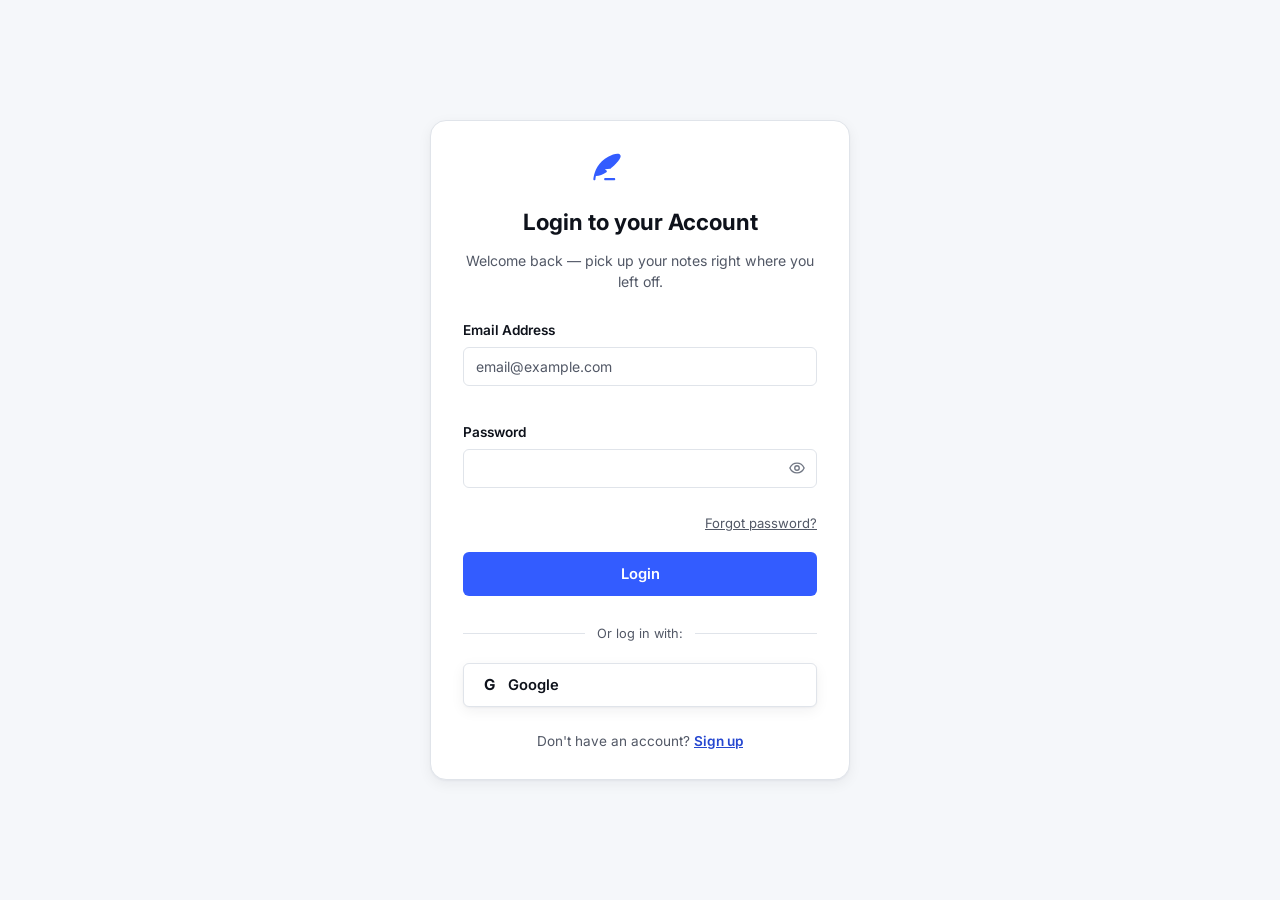
==== commit aaf19efb: "fix: updating the colors of the page to meet the contrast requirement and improve the avccesibility" ====
--- a/index.html
+++ b/index.html
@@ -105,11 +105,23 @@
     <text x="1.5" y="14" font-size="6" fill="currentColor" stroke="none" font-family="sans-serif">2</text>
     <text x="1.5" y="20" font-size="6" fill="currentColor" stroke="none" font-family="sans-serif">3</text>
   </symbol>
+  <symbol id="icon-share" viewBox="0 0 24 24" fill="none" stroke="currentColor" stroke-width="1.8" stroke-linecap="round" stroke-linejoin="round">
+    <circle cx="6" cy="12" r="2.3" /><circle cx="17.5" cy="6" r="2.3" /><circle cx="17.5" cy="18" r="2.3" />
+    <path d="M8.1 10.8 15.4 7.2M8.1 13.2l7.3 3.6" />
+  </symbol>
+  <symbol id="icon-eye" viewBox="0 0 24 24" fill="none" stroke="currentColor" stroke-width="1.8" stroke-linecap="round" stroke-linejoin="round">
+    <path d="M2.5 12S5.5 5.5 12 5.5 21.5 12 21.5 12 18.5 18.5 12 18.5 2.5 12 2.5 12Z" /><circle cx="12" cy="12" r="3" />
+  </symbol>
+  <symbol id="icon-volume" viewBox="0 0 24 24" fill="none" stroke="currentColor" stroke-width="1.8" stroke-linecap="round" stroke-linejoin="round">
+    <path d="M4 9.5h3.2L11.5 6v12L7.2 14.5H4Z" stroke-linejoin="round" />
+    <path d="M15.5 9a4.2 4.2 0 0 1 0 6M18 6.5a8 8 0 0 1 0 11" />
+  </symbol>
 </svg>
 
 <div class="app" id="app">
 
   <aside id="sidebar" class="sidebar scroll-clean">
+    <h1 class="visually-hidden">Notes</h1>
     <div class="brand">
       <svg class="brand-logo" width="95" height="28" viewBox="0 0 95 28" fill="none" xmlns="http://www.w3.org/2000/svg" role="img" aria-label="Notes">
         <g clip-path="url(#clip0_2359_17916)">
@@ -182,7 +194,7 @@
 
   <div class="content">
     <header class="content-header">
-      <h1 id="view-title">All Notes</h1>
+      <h2 id="view-title">All Notes</h2>
       <div class="list-toolbar">
         <form class="search-box" role="search" id="search-form">
           <svg class="search-icon" aria-hidden="true"><use href="#icon-search" /></svg>
@@ -210,7 +222,7 @@
 
         <p class="view-subtitle" id="view-subtitle"></p>
 
-        <ul class="notes-list" id="notes-list" aria-label="Notes"></ul>
+        <ul class="notes-list" id="notes-list" role="listbox" aria-label="Notes"></ul>
 
         <div class="empty-state" id="empty-state" hidden>
           <p class="empty-title">Nothing here yet</p>
@@ -225,6 +237,9 @@
           </button>
           <div class="mobile-detail-toolbar-actions">
             <span class="mobile-detail-toolbar-icons" id="mobile-detail-toolbar-icons" hidden>
+              <button type="button" class="icon-btn-ghost" id="mobile-share-btn" aria-label="Share note">
+                <svg aria-hidden="true"><use href="#icon-share" /></svg>
+              </button>
               <button type="button" class="icon-btn-ghost" id="mobile-delete-btn" aria-label="Delete note">
                 <svg aria-hidden="true"><use href="#icon-trash" /></svg>
               </button>
@@ -248,13 +263,13 @@
       <div class="detail-meta">
         <div class="meta-row">
           <svg class="meta-icon" aria-hidden="true"><use href="#icon-tag" /></svg>
-          <span class="meta-label">Tags</span>
-          <input type="text" id="note-tags" name="tags" placeholder="Dev, React (comma-separated)" aria-describedby="tags-hint" />
+          <span class="meta-label" id="tags-label">Tags</span>
+          <input type="text" id="note-tags" name="tags" placeholder="Dev, React (comma-separated)" aria-labelledby="tags-label" aria-describedby="tags-hint" />
         </div>
         <div class="meta-row">
           <svg class="meta-icon" aria-hidden="true"><use href="#icon-folder" /></svg>
-          <span class="meta-label">Folder</span>
-          <select id="note-folder" name="folder"></select>
+          <span class="meta-label" id="folder-label">Folder</span>
+          <select id="note-folder" name="folder" aria-labelledby="folder-label"></select>
         </div>
         <div class="meta-row" id="last-edited-row">
           <svg class="meta-icon" aria-hidden="true"><use href="#icon-clock" /></svg>
@@ -279,8 +294,13 @@
           <button type="button" class="format-btn" data-command="insertOrderedList" aria-label="Numbered list" aria-pressed="false">
             <svg aria-hidden="true"><use href="#icon-list-numbered" /></svg>
           </button>
+          <span class="format-toolbar-divider" aria-hidden="true"></span>
+          <button type="button" class="format-btn" id="preview-toggle-btn" aria-label="Preview" aria-pressed="false">
+            <svg aria-hidden="true"><use href="#icon-eye" /></svg>
+          </button>
         </div>
         <div id="note-content" class="rich-content" contenteditable="true" role="textbox" aria-multiline="true" aria-label="Content" data-placeholder="Write something worth remembering…"></div>
+        <div id="note-preview" class="rich-content note-preview" aria-label="Content preview" hidden></div>
       </div>
 
       <div class="field location-field">
@@ -305,6 +325,9 @@
       </main>
 
       <aside class="actions-panel" id="actions-panel" hidden>
+        <button type="button" class="btn btn-outline" id="share-note-btn">
+          <svg aria-hidden="true"><use href="#icon-share" /></svg> Share Note
+        </button>
         <button type="button" class="btn btn-outline" id="archive-note-btn">
           <svg aria-hidden="true"><use href="#icon-archive" /></svg> <span id="archive-note-label">Archive Note</span>
         </button>
@@ -313,7 +336,7 @@
         </button>
       </aside>
 
-      <div class="settings-view" id="settings-view" hidden>
+      <div class="settings-view" id="settings-view" role="main" aria-label="Settings" hidden>
         <nav class="settings-subnav scroll-clean" aria-label="Settings sections">
           <button type="button" class="settings-row" id="settings-section-theme-btn" data-section="theme">
             <svg class="settings-row-icon" aria-hidden="true"><use href="#icon-sun" /></svg>
@@ -325,6 +348,11 @@
             <span class="settings-row-label">Font Theme</span>
             <svg class="chevron" aria-hidden="true"><use href="#icon-chevron-right" /></svg>
           </button>
+          <button type="button" class="settings-row" id="settings-section-sound-btn" data-section="sound">
+            <svg class="settings-row-icon" aria-hidden="true"><use href="#icon-volume" /></svg>
+            <span class="settings-row-label">Sound Effects</span>
+            <svg class="chevron" aria-hidden="true"><use href="#icon-chevron-right" /></svg>
+          </button>
           <hr class="settings-divider" />
           <button type="button" class="settings-row" id="change-password-btn">
             <svg class="settings-row-icon" aria-hidden="true"><use href="#icon-lock" /></svg>
@@ -342,7 +370,7 @@
           </button>
 
           <section class="settings-detail-section" id="settings-detail-theme">
-            <h2>Color Theme</h2>
+            <h3>Color Theme</h3>
             <p class="settings-detail-subtitle">Choose your color theme:</p>
             <div class="theme-options" id="theme-options" role="radiogroup" aria-label="Color theme">
               <button type="button" class="theme-option" data-value="light" role="radio" aria-checked="false">
@@ -361,12 +389,20 @@
                 </span>
                 <span class="theme-option-radio" aria-hidden="true"></span>
               </button>
+              <button type="button" class="theme-option" data-value="auto" role="radio" aria-checked="false">
+                <span class="theme-option-icon theme-option-icon-text" aria-hidden="true">Auto</span>
+                <span class="theme-option-copy">
+                  <span class="theme-option-title">Auto</span>
+                  <span class="theme-option-desc">Match your system's light/dark setting</span>
+                </span>
+                <span class="theme-option-radio" aria-hidden="true"></span>
+              </button>
             </div>
             <button type="button" class="btn btn-primary" id="apply-theme-btn" disabled>Apply Changes</button>
           </section>
 
           <section class="settings-detail-section" id="settings-detail-font" hidden>
-            <h2>Font Theme</h2>
+            <h3>Font Theme</h3>
             <p class="settings-detail-subtitle">Choose your font theme:</p>
             <div class="theme-options" id="font-options" role="radiogroup" aria-label="Font theme">
               <button type="button" class="theme-option" data-value="sans" role="radio" aria-checked="false">
@@ -395,6 +431,30 @@
               </button>
             </div>
             <button type="button" class="btn btn-primary" id="apply-font-btn" disabled>Apply Changes</button>
+          </section>
+
+          <section class="settings-detail-section" id="settings-detail-sound" hidden>
+            <h3>Sound Effects</h3>
+            <p class="settings-detail-subtitle">Play a short sound alongside toasts and errors — useful accessibility feedback if you're not looking at the screen:</p>
+            <div class="theme-options" id="sound-options" role="radiogroup" aria-label="Sound effects">
+              <button type="button" class="theme-option" data-value="on" role="radio" aria-checked="false">
+                <span class="theme-option-icon"><svg aria-hidden="true"><use href="#icon-volume" /></svg></span>
+                <span class="theme-option-copy">
+                  <span class="theme-option-title">On</span>
+                  <span class="theme-option-desc">Play a sound for saves, errors, and other actions</span>
+                </span>
+                <span class="theme-option-radio" aria-hidden="true"></span>
+              </button>
+              <button type="button" class="theme-option" data-value="off" role="radio" aria-checked="false">
+                <span class="theme-option-icon theme-option-icon-text" aria-hidden="true">Off</span>
+                <span class="theme-option-copy">
+                  <span class="theme-option-title">Off</span>
+                  <span class="theme-option-desc">Stay silent — visual toasts only</span>
+                </span>
+                <span class="theme-option-radio" aria-hidden="true"></span>
+              </button>
+            </div>
+            <button type="button" class="btn btn-primary" id="apply-sound-btn" disabled>Apply Changes</button>
           </section>
         </div>
       </div>
@@ -439,7 +499,7 @@
         <input type="search" id="mobile-search-input" placeholder="Search by title, content, or tags…" autocomplete="off" />
       </form>
     </header>
-    <ul class="notes-list scroll-clean" id="mobile-search-results" aria-label="Search results"></ul>
+    <ul class="notes-list scroll-clean" id="mobile-search-results" role="listbox" aria-label="Search results"></ul>
     <div class="empty-state" id="mobile-search-empty" hidden>
       <p class="empty-title">Search your notes</p>
       <p class="empty-body" id="mobile-search-empty-body">Start typing to search by title, content, or tags.</p>
@@ -489,8 +549,26 @@
   </div>
 </dialog>
 
+<dialog class="confirm-modal" id="share-modal" aria-labelledby="share-modal-title">
+  <div class="confirm-body">
+    <div class="modal-icon" aria-hidden="true">
+      <svg><use href="#icon-share" /></svg>
+    </div>
+    <h2 id="share-modal-title">Share this note</h2>
+    <p>Anyone with this link can view a read-only copy of this note — no account required.</p>
+    <div class="share-link-row">
+      <label class="visually-hidden" for="share-link-input">Shareable link</label>
+      <input type="text" id="share-link-input" readonly />
+      <button type="button" class="btn btn-primary" id="share-copy-btn">Copy</button>
+    </div>
+    <div class="modal-actions">
+      <button type="button" class="btn btn-ghost" id="share-close-btn">Close</button>
+    </div>
+  </div>
+</dialog>
+
 <template id="note-item-template">
-  <li class="note-item" tabindex="0">
+  <li class="note-item" role="option" tabindex="0">
     <h3 class="note-item-title"></h3>
     <span class="note-folder-badge"></span>
     <ul class="note-tags"></ul>
--- a/styles.css
+++ b/styles.css
@@ -9,23 +9,54 @@
   --font-mono: 'JetBrains Mono', 'Courier New', monospace;
   --font-body: var(--font-sans);
 
-  /* light theme (default) */
-  --bg: #FFFFFF;
-  --bg-alt: #F7F7F9;
-  --surface: #FFFFFF;
-  --surface-raised: #FFFFFF;
-  --ink: #16181D;
-  --ink-soft: #6B7280;
-  --ink-faint: #9CA3AF;
-  --accent: #3B5BFB;
-  --accent-ink: #2E46D9;
-  --accent-2: #C98A2B;
-  --danger: #DC2626;
-  --border: #E7E8EC;
-  --border-soft: #EFF0F3;
-  --tag-bg: #EEF0F4;
-  --tag-ink: #55596B;
-  --focus-ring: #3B5BFB;
+  /* brand palette — primitives, theme-independent (see design handoff) */
+  --neutral-950: #0E121B;
+  --neutral-900: #191B25;
+  --neutral-800: #232530;
+  --neutral-700: #2B303B;
+  --neutral-600: #525866;
+  --neutral-500: #717784;
+  --neutral-400: #99A0AE;
+  --neutral-300: #CACFD8;
+  --neutral-200: #E0E4EA;
+  --neutral-100: #F3F5F8;
+  --neutral-50: #F5F7FA;
+  --neutral-0: #FFFFFF;
+  --blue-700: #2547D0;
+  --blue-500: #335CFF;
+  --blue-50: #EBF1FF;
+  --green-500: #21C16B;
+  --green-100: #D1FBE9;
+  --red-500: #FB3748;
+  --red-100: #FFD5D8;
+
+  /* light theme (default) — semantic tokens mapped from the primitives above */
+  --bg: var(--neutral-0);
+  --bg-alt: var(--neutral-50);
+  --surface: var(--neutral-0);
+  --surface-raised: var(--neutral-0);
+  --ink: var(--neutral-950);
+  /* real secondary text (labels, hints, dates) — ~7:1 on this theme's bg */
+  --ink-soft: var(--neutral-600);
+  /* decorative only: icons, placeholders — not guaranteed to meet 4.5:1 for real text */
+  --ink-faint: var(--neutral-500);
+  --accent: var(--blue-500);
+  /* text-safe accent variant (links, active states) — plain --accent is a fill/large-surface color */
+  --accent-ink: var(--blue-700);
+  --accent-hover-bg: color-mix(in srgb, var(--accent) 85%, black);
+  --danger: var(--red-500);
+  /* text-safe danger variant: --red-500 alone is ~3.66:1 on white, fails 4.5:1 for real text */
+  --danger-text: color-mix(in srgb, var(--red-500) 78%, black);
+  /* text/icon color for solid saturated-fill surfaces (danger/success badges & buttons) — fixed dark ink in both themes */
+  --on-fill: var(--neutral-950);
+  --on-danger: var(--on-fill);
+  --success: var(--green-500);
+  --success-tint: var(--green-100);
+  --border: var(--neutral-200);
+  --border-soft: var(--neutral-100);
+  --tag-bg: var(--neutral-100);
+  --tag-ink: var(--neutral-600);
+  --focus-ring: var(--blue-500);
   --shadow: 0 1px 2px rgba(16, 24, 40, 0.04), 0 4px 14px rgba(16, 24, 40, 0.06);
   --radius-sm: 6px;
   --radius-md: 10px;
@@ -33,22 +64,29 @@
 }
 
 [data-theme="dark"] {
-  --bg: #14161B;
-  --bg-alt: #1A1D23;
-  --surface: #1D2027;
-  --surface-raised: #23262E;
-  --ink: #ECEDF1;
-  --ink-soft: #A6ABB6;
-  --ink-faint: #6E7480;
-  --accent: #6C87FF;
-  --accent-ink: #B7C3FF;
-  --accent-2: #F0C168;
-  --danger: #F0715A;
-  --border: #2A2D35;
+  --bg: var(--neutral-950);
+  --bg-alt: var(--neutral-900);
+  --surface: var(--neutral-900);
+  --surface-raised: var(--neutral-800);
+  --ink: var(--neutral-100);
+  --ink-soft: var(--neutral-400);
+  --ink-faint: var(--neutral-500);
+  --accent: var(--blue-500);
+  /* literal --blue-500 only hits ~3.4:1 on these dark surfaces — lighten for real text/links */
+  --accent-ink: color-mix(in srgb, var(--blue-500) 62%, white);
+  --accent-hover-bg: color-mix(in srgb, var(--accent) 85%, black);
+  --danger: var(--red-500);
+  /* --red-500 on a near-black bg is already ~5:1 as text, no darkening needed here */
+  --danger-text: var(--red-500);
+  --on-fill: var(--neutral-950);
+  --on-danger: var(--on-fill);
+  --success: var(--green-500);
+  --success-tint: color-mix(in srgb, var(--green-500) 20%, transparent);
+  --border: var(--neutral-700);
   --border-soft: #24272E;
-  --tag-bg: #262A33;
-  --tag-ink: #B7BBC6;
-  --focus-ring: #6C87FF;
+  --tag-bg: var(--neutral-800);
+  --tag-ink: var(--neutral-300);
+  --focus-ring: var(--accent-ink);
   --shadow: 0 1px 2px rgba(0, 0, 0, 0.3), 0 8px 20px rgba(0, 0, 0, 0.35);
 }
 
@@ -203,7 +241,7 @@
   border-bottom: 1px solid var(--border);
 }
 
-.content-header h1 {
+.content-header h2 {
   font-size: 1.5rem;
   font-weight: 700;
 }
@@ -324,7 +362,7 @@
   font-weight: 600;
   text-transform: uppercase;
   letter-spacing: 0.06em;
-  color: var(--ink-faint);
+  color: var(--ink-soft);
   margin: 2px 0 4px;
   padding: 0 10px;
 }
@@ -377,7 +415,7 @@
 
 .hint {
   font-size: 0.78rem;
-  color: var(--ink-faint);
+  color: var(--ink-soft);
   line-height: 1.5;
 }
 
@@ -409,7 +447,7 @@
 }
 
 .btn-primary:hover {
-  background: var(--accent-ink);
+  background: var(--accent-hover-bg);
 }
 
 .btn-primary:disabled {
@@ -447,7 +485,7 @@
 }
 
 .btn-outline-danger {
-  color: var(--danger);
+  color: var(--danger-text);
 }
 
 .btn-outline-danger svg {
@@ -456,7 +494,7 @@
 
 .btn-danger {
   background: var(--danger);
-  color: #fff;
+  color: var(--on-danger);
 }
 
 .btn-link {
@@ -472,7 +510,7 @@
 }
 
 .btn-link:hover {
-  color: var(--accent);
+  color: var(--accent-ink);
 }
 
 /* ==========================================================================
@@ -525,7 +563,7 @@
 }
 
 #search-input::placeholder {
-  color: var(--ink-faint);
+  color: var(--ink-soft);
 }
 
 .icon-btn-square {
@@ -573,12 +611,12 @@
 
 .settings-row.is-active {
   background: var(--bg-alt);
-  color: var(--accent);
+  color: var(--accent-ink);
   font-weight: 600;
 }
 
 .settings-row.is-active .settings-row-icon {
-  color: var(--accent);
+  color: var(--accent-ink);
 }
 
 .settings-row-icon {
@@ -736,6 +774,10 @@
   color: var(--ink-soft);
 }
 
+.theme-option-icon-text {
+  font-size: 0.7rem;
+}
+
 .theme-option-radio {
   flex-shrink: 0;
   width: 18px;
@@ -816,7 +858,7 @@
   padding: 2px 8px;
   border-radius: 999px;
   background: color-mix(in srgb, var(--accent) 12%, transparent);
-  color: var(--accent);
+  color: var(--accent-ink);
 }
 
 .note-item .note-tags {
@@ -827,7 +869,7 @@
 
 .note-item-date {
   font-size: 0.78rem;
-  color: var(--ink-faint);
+  color: var(--ink-soft);
 }
 
 .note-tag {
@@ -841,9 +883,13 @@
 }
 
 mark {
-  background: color-mix(in srgb, var(--accent-2) 45%, transparent);
-  color: inherit;
+  background: var(--blue-50);
+  color: var(--ink);
   border-radius: 2px;
+}
+
+[data-theme="dark"] mark {
+  background: color-mix(in srgb, var(--blue-500) 35%, transparent);
 }
 
 .empty-state {
@@ -913,8 +959,8 @@
   width: 20px;
   height: 20px;
   border-radius: 50%;
-  background: #17B26A;
-  color: #fff;
+  background: var(--success);
+  color: var(--on-fill);
 }
 
 .toast-icon svg {
@@ -924,6 +970,7 @@
 
 .toast.toast-error .toast-icon {
   background: var(--danger);
+  color: var(--on-fill);
 }
 
 .toast-message {
@@ -936,7 +983,7 @@
   background: none;
   border: none;
   padding: 0;
-  color: var(--accent);
+  color: var(--accent-ink);
   font: inherit;
   font-weight: 600;
   text-decoration: underline;
@@ -998,7 +1045,7 @@
 }
 
 .detail-title-input::placeholder {
-  color: var(--ink-faint);
+  color: var(--ink-soft);
 }
 
 .detail-meta {
@@ -1019,7 +1066,7 @@
 }
 
 .meta-label {
-  color: var(--ink-faint);
+  color: var(--ink-soft);
   min-width: 84px;
 }
 
@@ -1033,7 +1080,7 @@
 }
 
 .meta-row input::placeholder {
-  color: var(--ink-faint);
+  color: var(--ink-soft);
 }
 
 .meta-row select {
@@ -1076,6 +1123,7 @@
 
 .format-toolbar {
   display: flex;
+  flex-wrap: wrap;
   gap: 4px;
   margin-bottom: 4px;
 }
@@ -1104,6 +1152,11 @@
   color: #fff;
 }
 
+.format-btn:disabled {
+  opacity: 0.5;
+  cursor: not-allowed;
+}
+
 .format-toolbar-divider {
   width: 1px;
   align-self: stretch;
@@ -1124,7 +1177,7 @@
 
 .rich-content:empty::before {
   content: attr(data-placeholder);
-  color: var(--ink-faint);
+  color: var(--ink-soft);
 }
 
 .rich-content ul,
@@ -1137,9 +1190,18 @@
   margin: 0.15em 0;
 }
 
+.note-preview {
+  cursor: default;
+}
+
+.note-preview-empty {
+  color: var(--ink-soft);
+  font-style: italic;
+}
+
 .field-error {
   font-size: 0.78rem;
-  color: var(--danger);
+  color: var(--danger-text);
   min-height: 1em;
 }
 
@@ -1265,6 +1327,27 @@
   gap: 10px;
 }
 
+.share-link-row {
+  display: flex;
+  gap: 8px;
+}
+
+.share-link-row input {
+  flex: 1;
+  min-width: 0;
+  border: 1px solid var(--border);
+  border-radius: var(--radius-sm);
+  background: var(--bg-alt);
+  color: var(--ink);
+  padding: 0 12px;
+  font-family: var(--font-mono);
+  font-size: 0.8rem;
+}
+
+.share-link-row input:focus-visible {
+  border-color: var(--focus-ring);
+}
+
 /* ==========================================================================
    Responsive
    ========================================================================== */
@@ -1318,7 +1401,7 @@
 }
 
 .fab-new-note:hover {
-  background: var(--accent-ink);
+  background: var(--accent-hover-bg);
 }
 
 .fab-new-note svg {
@@ -1349,7 +1432,7 @@
   background: none;
   padding: 6px 2px;
   border-radius: var(--radius-sm);
-  color: var(--ink-faint);
+  color: var(--ink-soft);
   font-size: 0.68rem;
   cursor: pointer;
 }
@@ -1360,7 +1443,7 @@
 }
 
 .tab-btn.is-active {
-  color: var(--accent);
+  color: var(--accent-ink);
   background: color-mix(in srgb, var(--accent) 12%, transparent);
 }
 
@@ -1433,7 +1516,7 @@
 }
 
 .mobile-text-btn-primary {
-  color: var(--accent);
+  color: var(--accent-ink);
 }
 
 .mobile-view-overlay {
@@ -1687,7 +1770,7 @@
 }
 
 .auth-form input::placeholder {
-  color: var(--ink-faint);
+  color: var(--ink-soft);
 }
 
 .auth-form input:focus-visible {
@@ -1733,7 +1816,7 @@
   align-items: center;
   gap: 6px;
   font-size: 0.78rem;
-  color: var(--ink-faint);
+  color: var(--ink-soft);
 }
 
 .field-hint .hint-icon {
@@ -1754,14 +1837,14 @@
 }
 
 .auth-actions-row a:hover {
-  color: var(--accent);
+  color: var(--accent-ink);
 }
 
 .auth-divider {
   display: flex;
   align-items: center;
   gap: 12px;
-  color: var(--ink-faint);
+  color: var(--ink-soft);
   font-size: 0.8rem;
   margin: 20px 0 16px;
 }
@@ -1796,7 +1879,7 @@
 }
 
 .auth-footer a {
-  color: var(--accent);
+  color: var(--accent-ink);
   font-weight: 600;
 }
 
@@ -1804,6 +1887,73 @@
   color: var(--accent-ink);
 }
 
+/* ==========================================================================
+   Shared note page (shared-note.html) — a read-only view of one note,
+   reachable with no login, reusing the auth-card shell above.
+   ========================================================================== */
+
+.shared-note-badge {
+  display: flex;
+  align-items: center;
+  gap: 6px;
+  width: fit-content;
+  margin: 0 auto 14px;
+  padding: 4px 10px;
+  border-radius: 999px;
+  background: var(--bg-alt);
+  color: var(--ink-soft);
+  font-size: 0.76rem;
+  font-weight: 600;
+  text-transform: uppercase;
+  letter-spacing: 0.02em;
+}
+
+.shared-note-badge svg {
+  width: 13px;
+  height: 13px;
+}
+
+.shared-note-tags {
+  display: flex;
+  flex-wrap: wrap;
+  gap: 6px;
+  list-style: none;
+  margin: 0 0 16px;
+  padding: 0;
+}
+
+.shared-note-tag {
+  padding: 3px 10px;
+  border-radius: var(--radius-sm);
+  background: var(--bg-alt);
+  color: var(--ink-soft);
+  font-size: 0.78rem;
+  text-transform: capitalize;
+}
+
+.shared-note-meta {
+  color: var(--ink-soft);
+  font-size: 0.8rem;
+  margin: -8px 0 16px;
+}
+
+.shared-note-content {
+  color: var(--ink);
+  line-height: 1.6;
+  white-space: pre-wrap;
+  word-break: break-word;
+}
+
+.shared-note-content ul,
+.shared-note-content ol {
+  margin: 0 0 0 1.2em;
+}
+
+.shared-note-content-empty {
+  color: var(--ink-soft);
+  font-style: italic;
+}
+
 .auth-back-link {
   display: inline-flex;
   align-items: center;
@@ -1814,7 +1964,7 @@
 }
 
 .auth-back-link:hover {
-  color: var(--accent);
+  color: var(--accent-ink);
 }
 
 .auth-back-link svg {
@@ -1839,7 +1989,7 @@
 }
 
 .demo-notice a {
-  color: var(--accent);
+  color: var(--accent-ink);
   font-weight: 600;
 }
 
